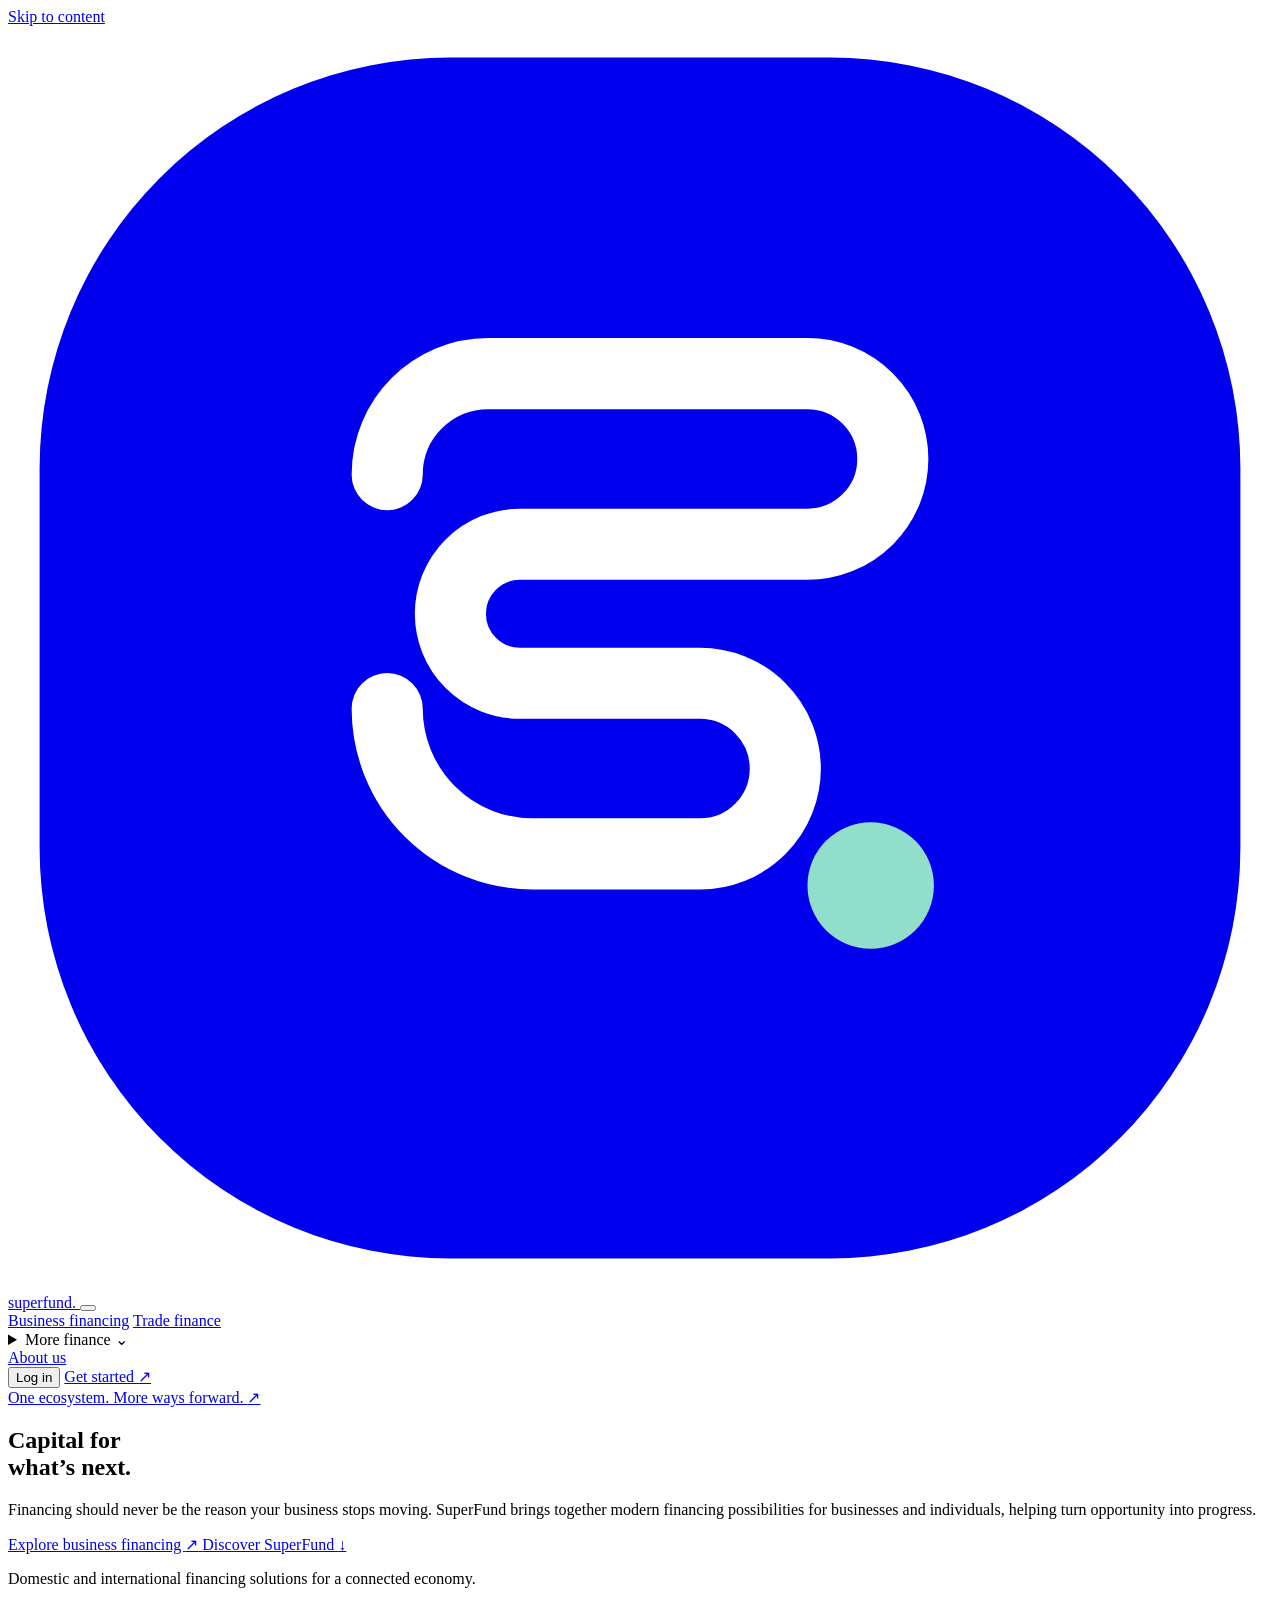
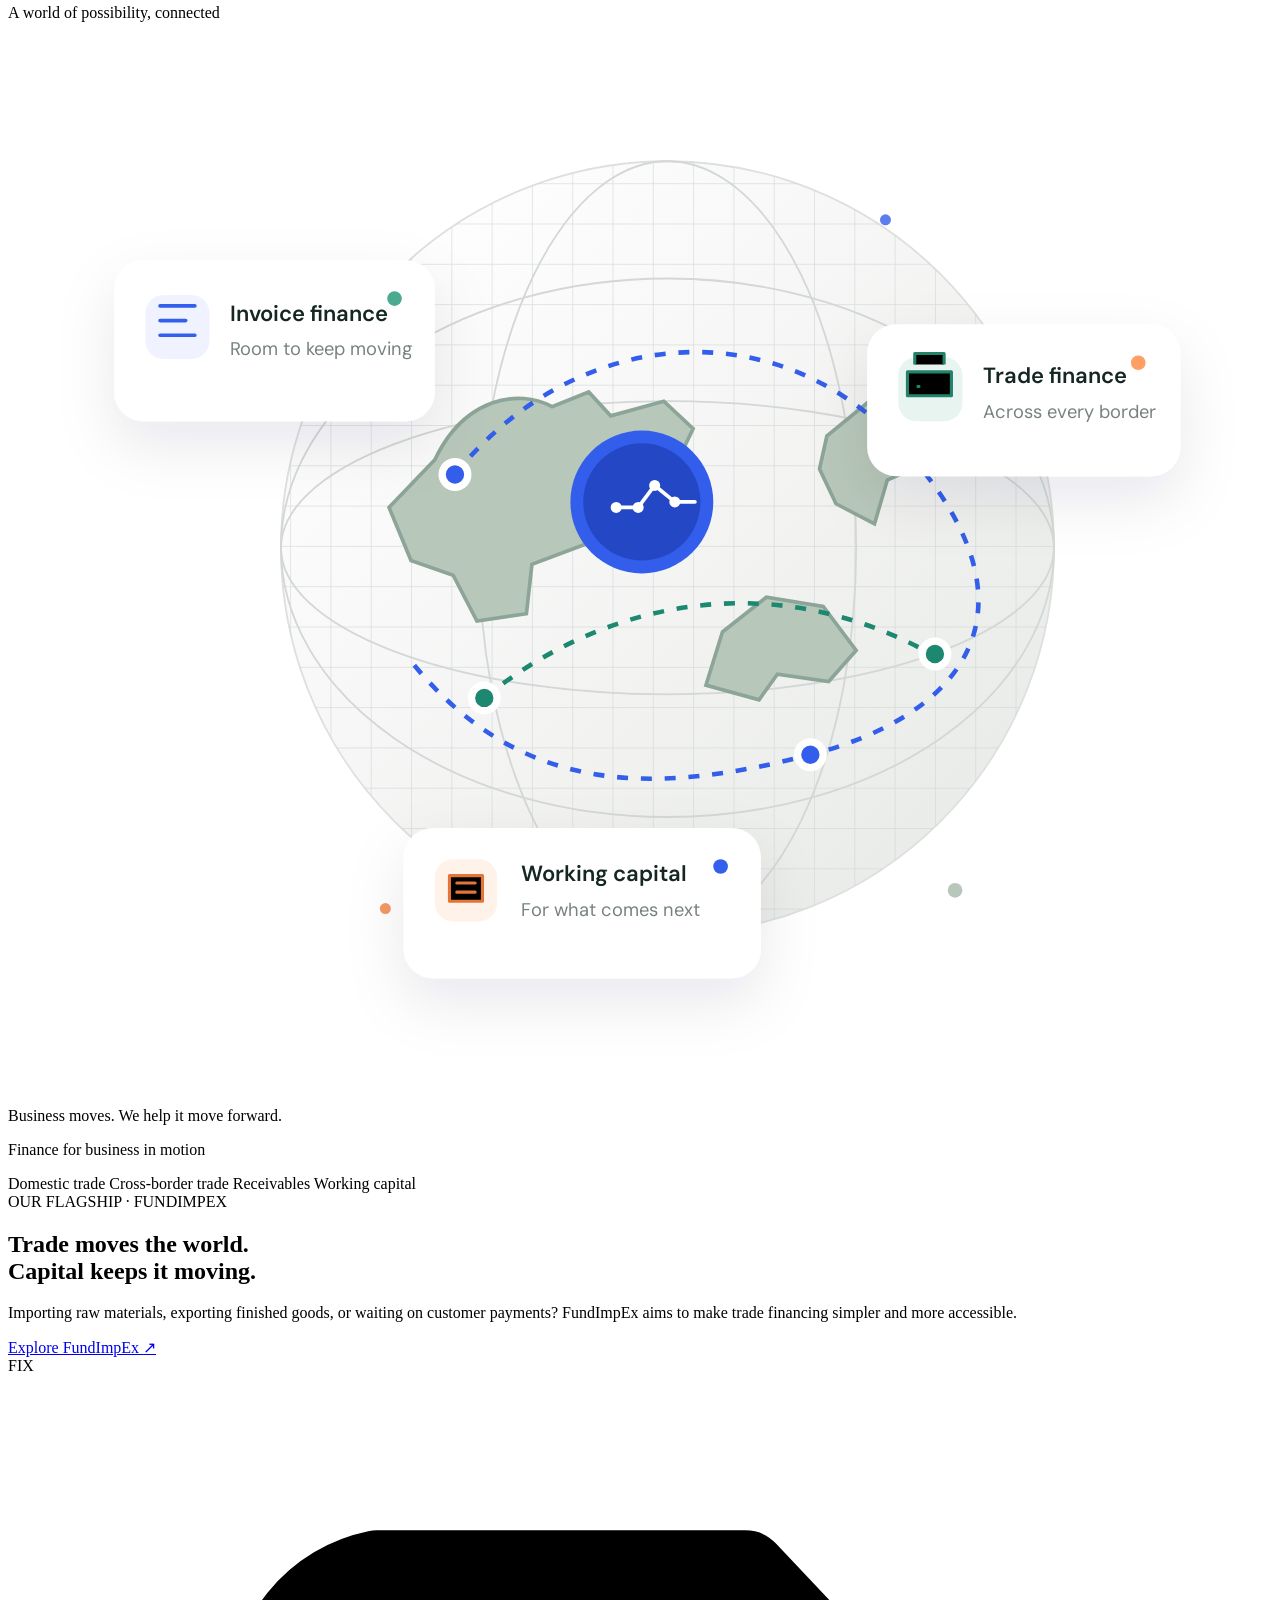
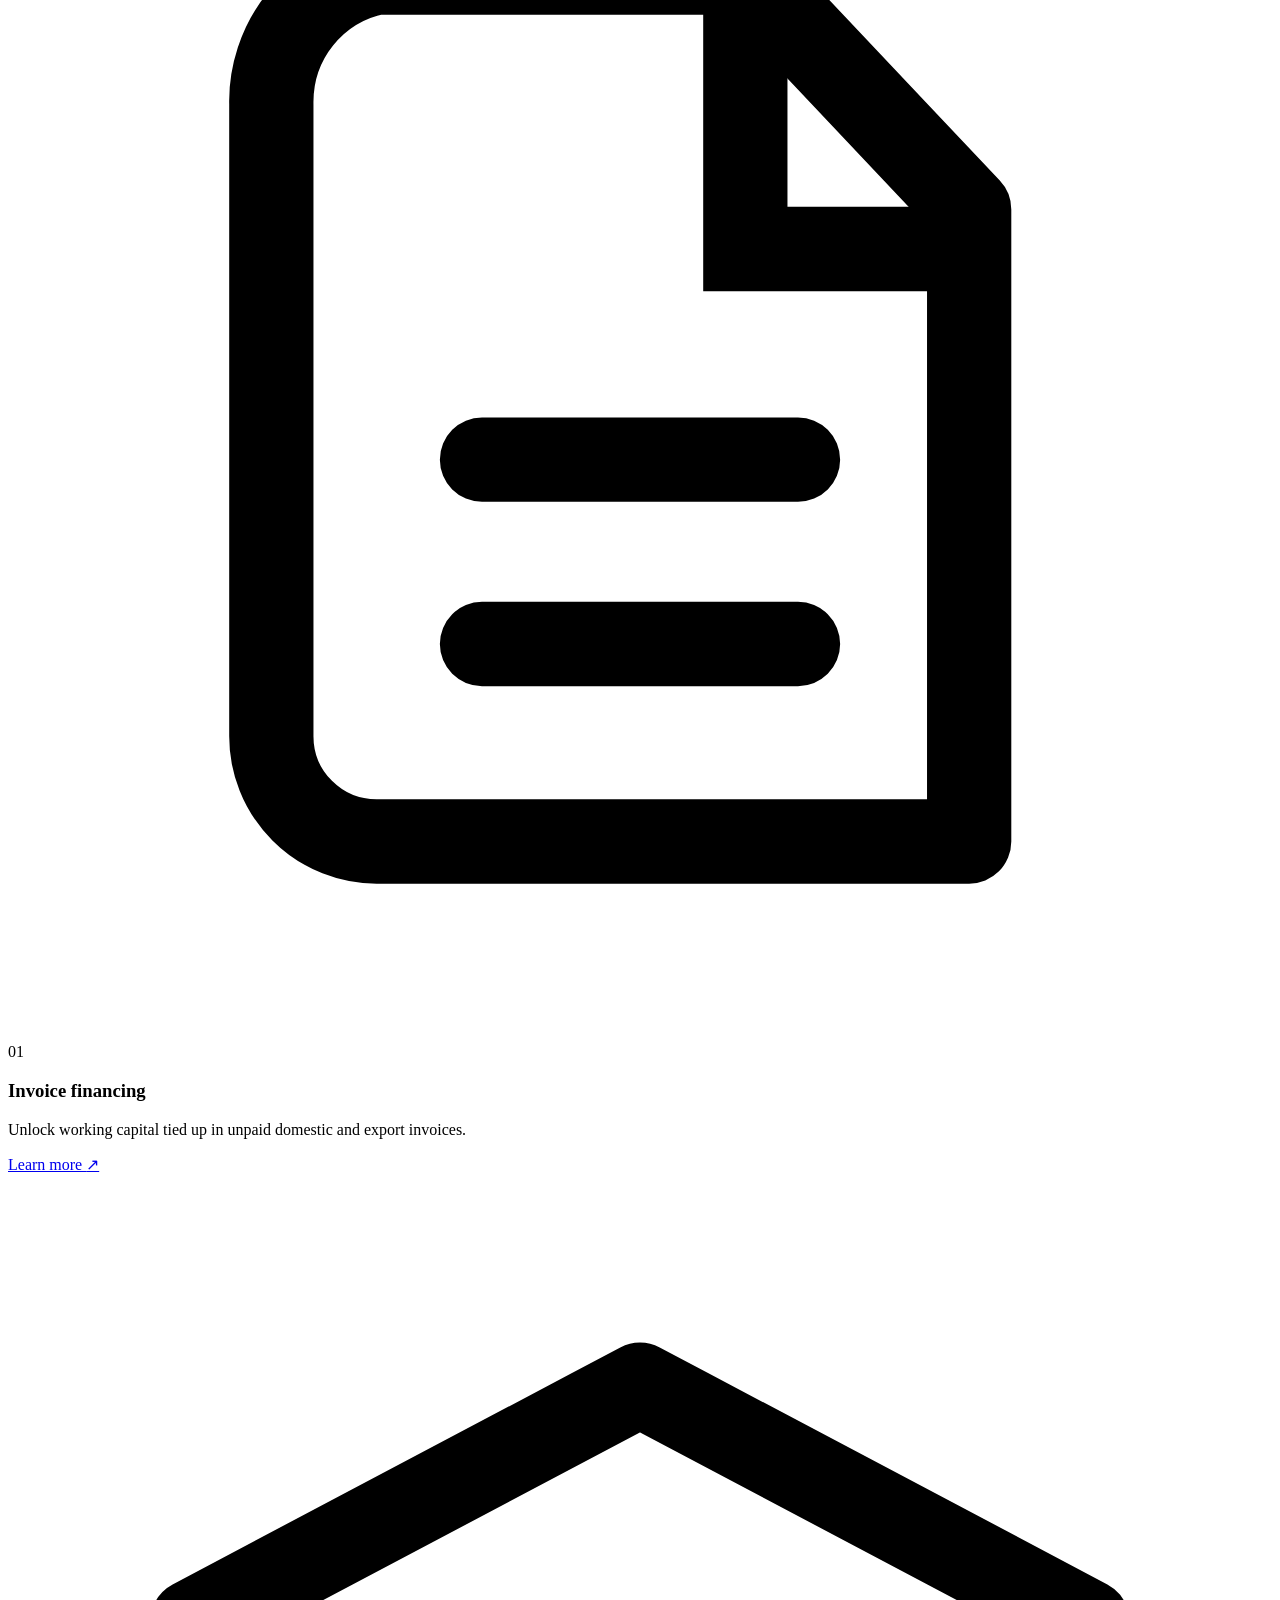
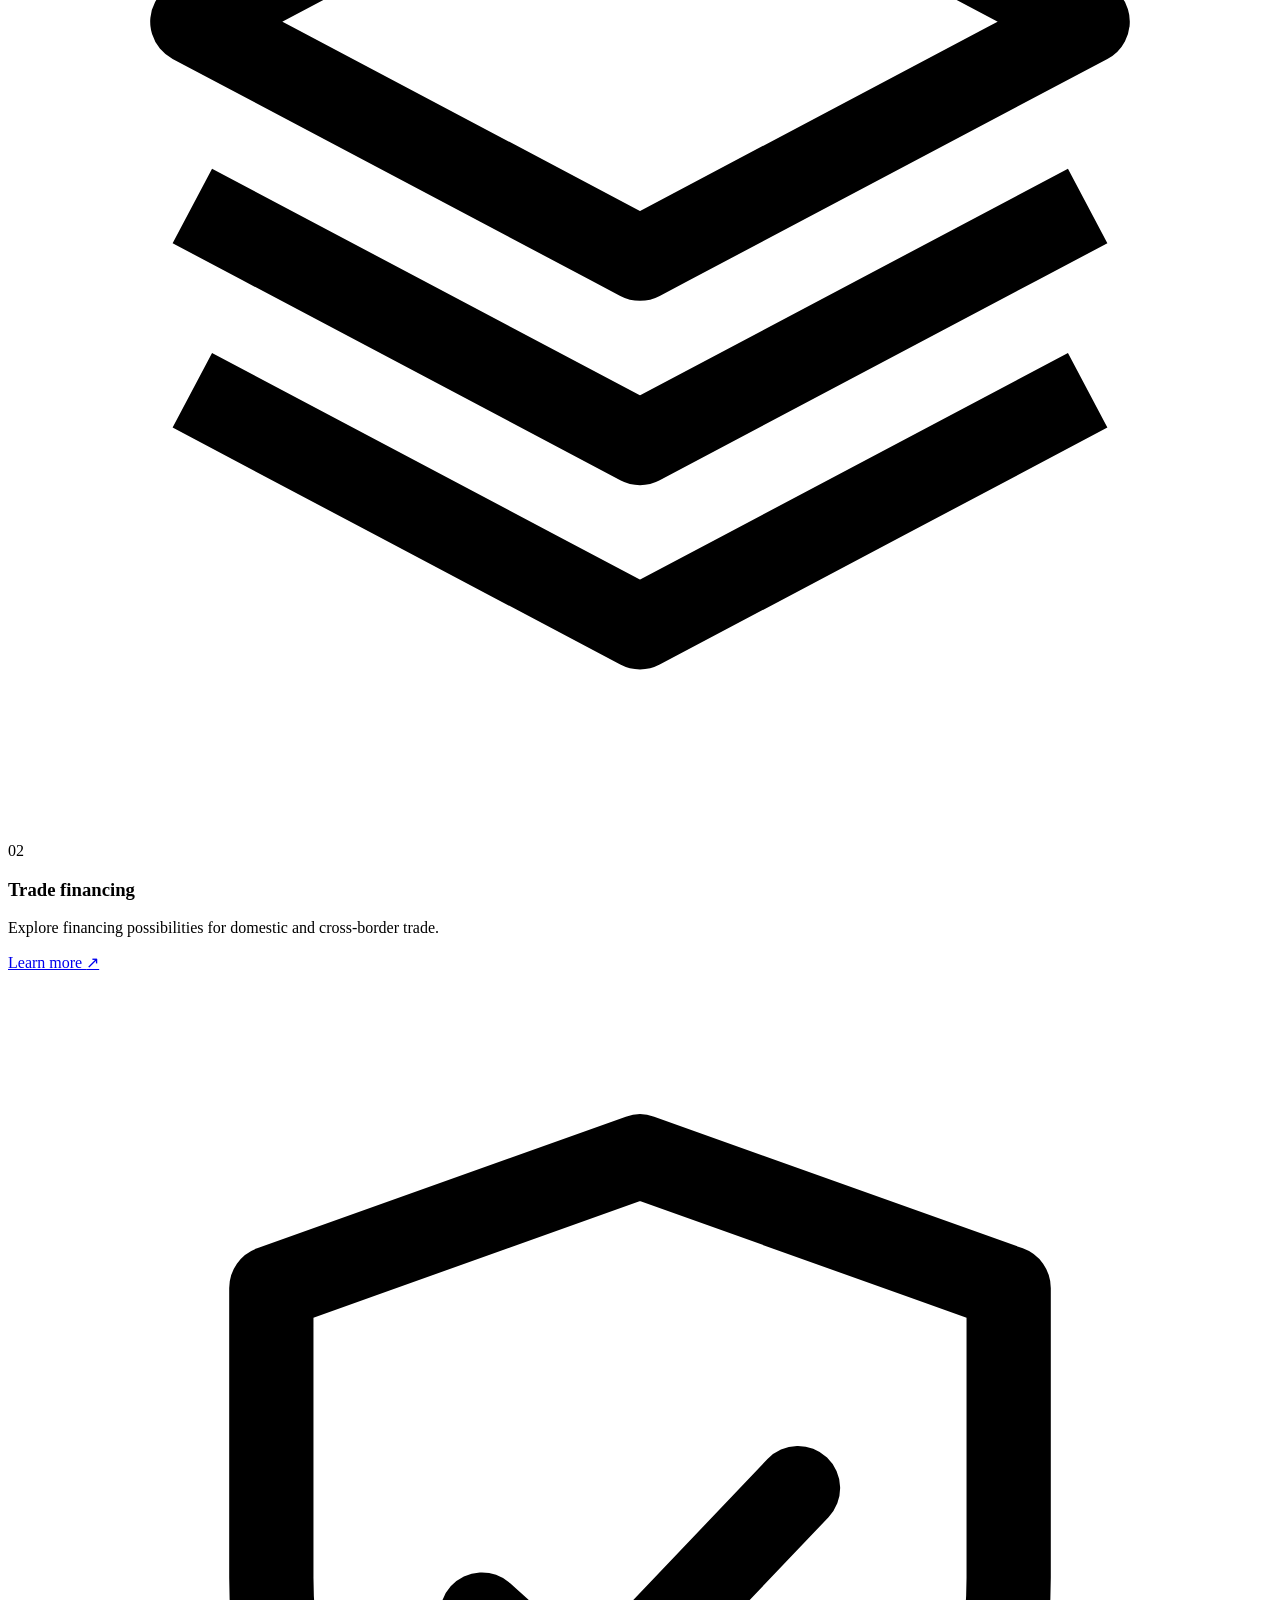
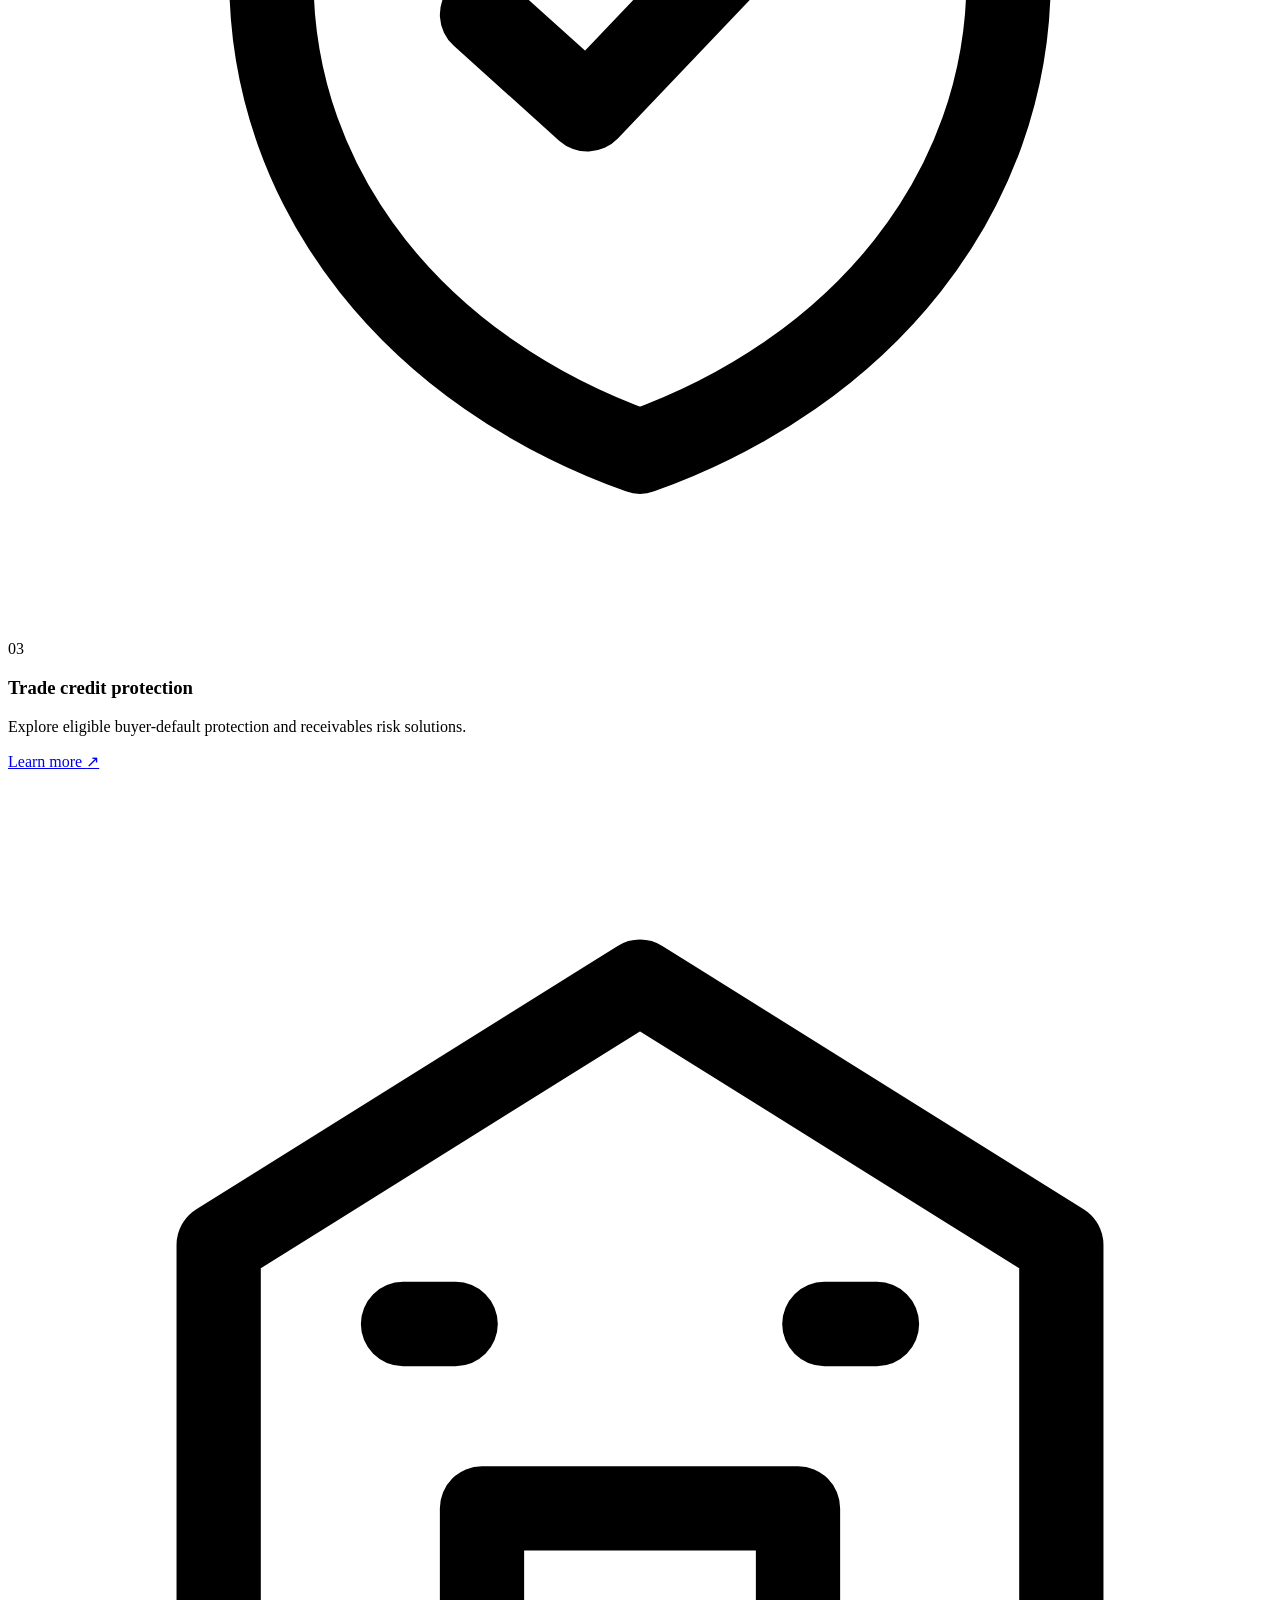
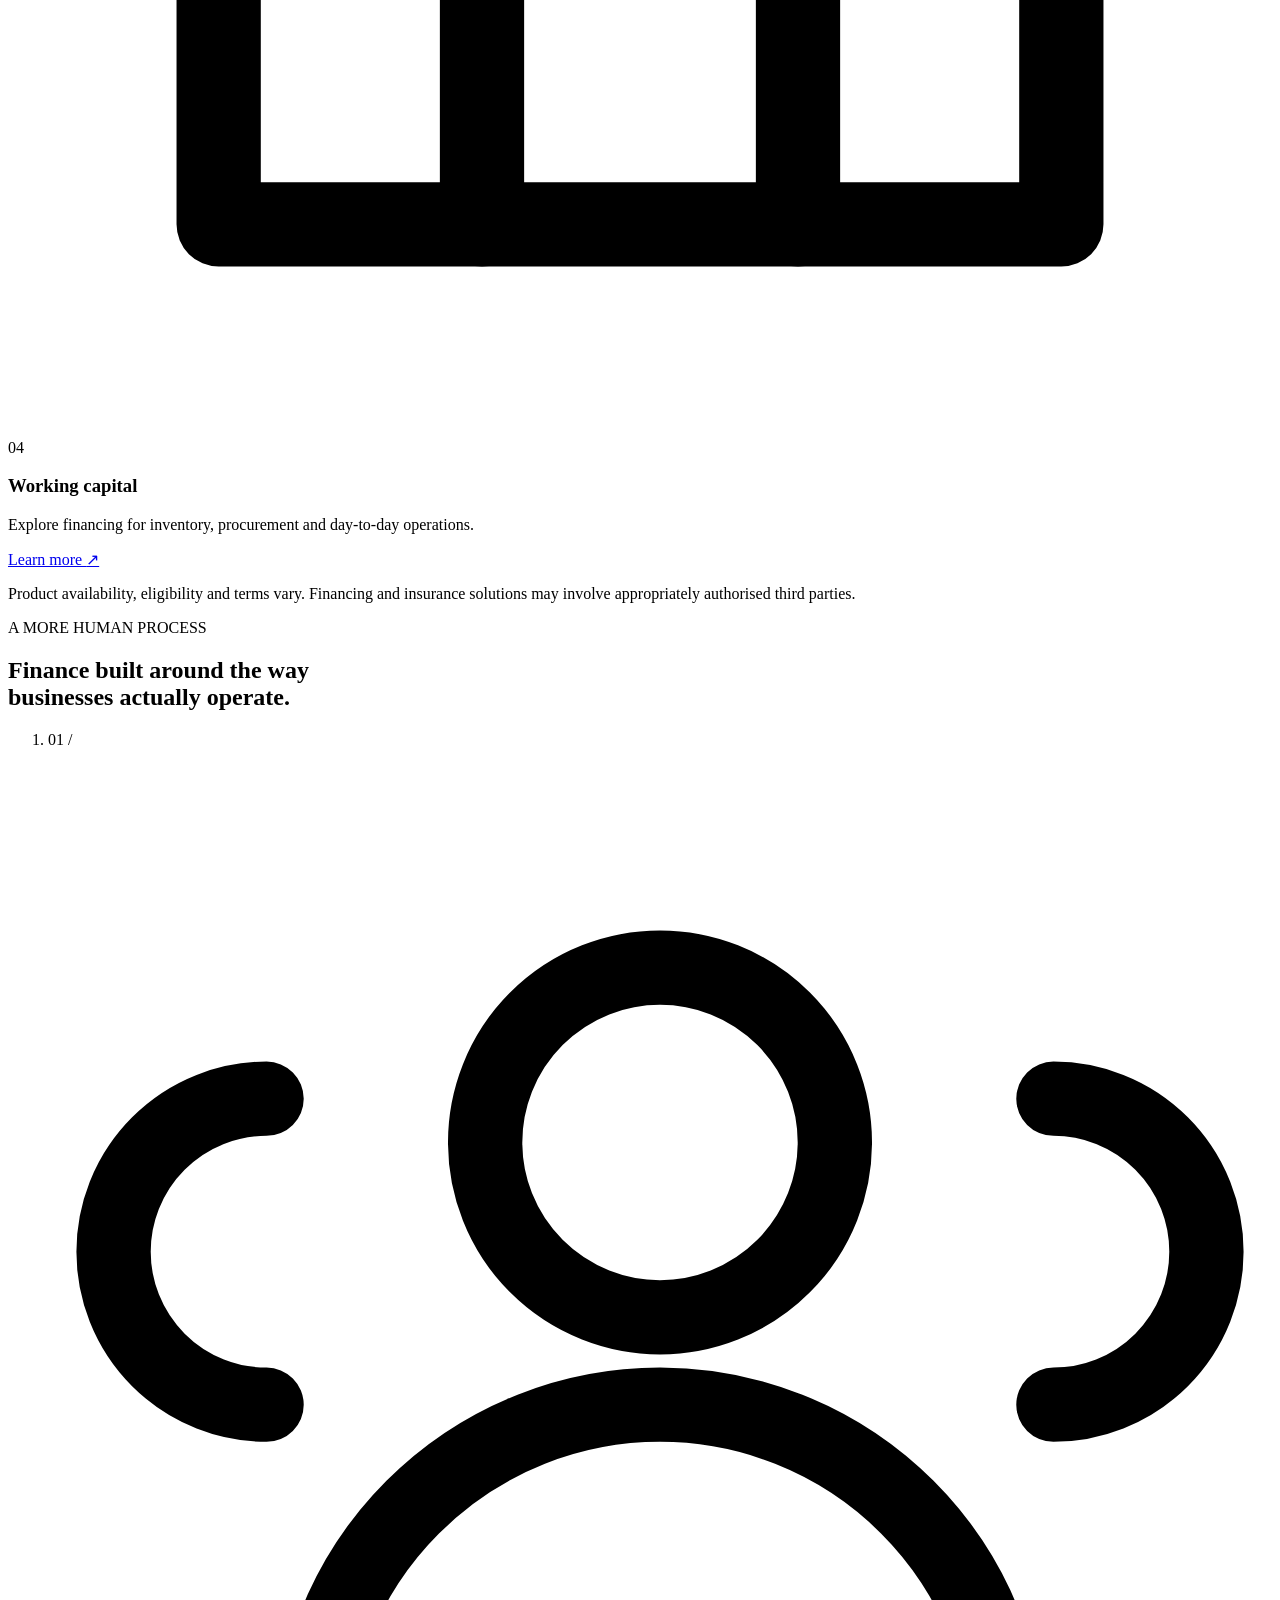
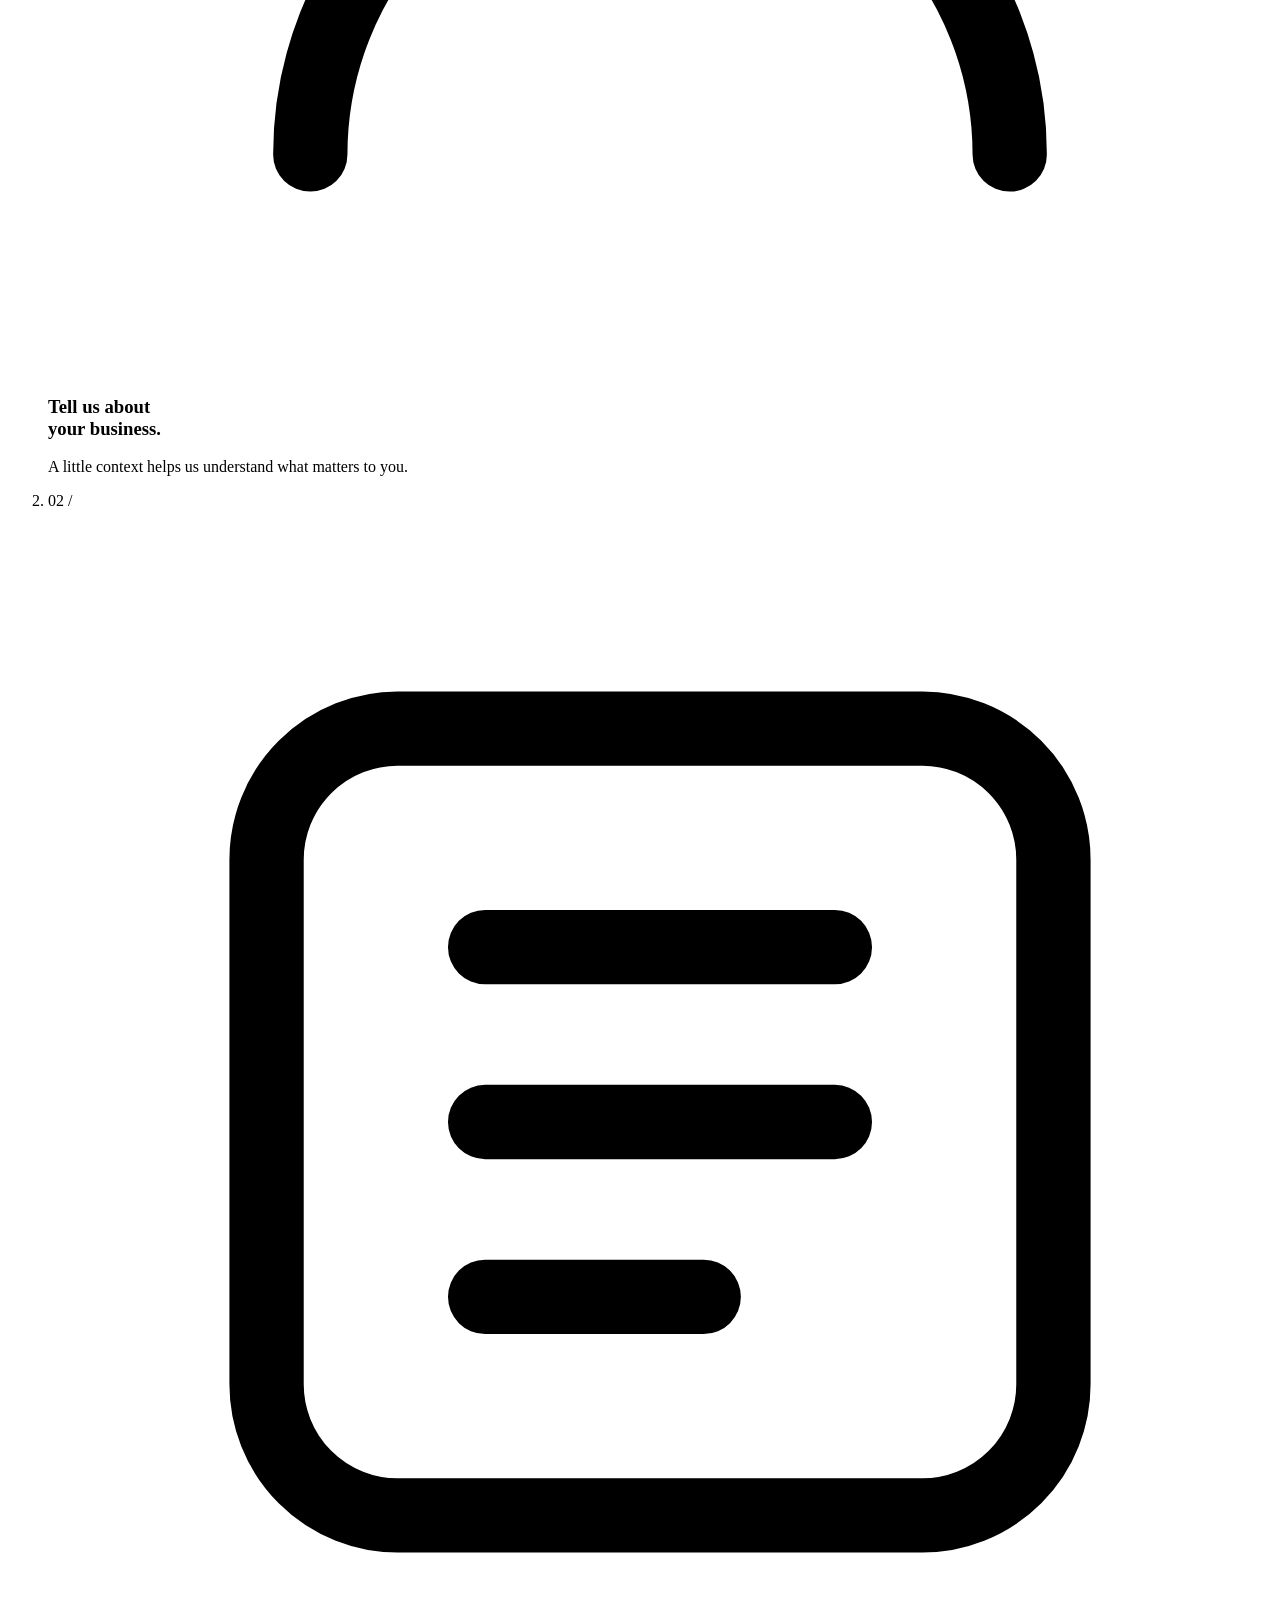
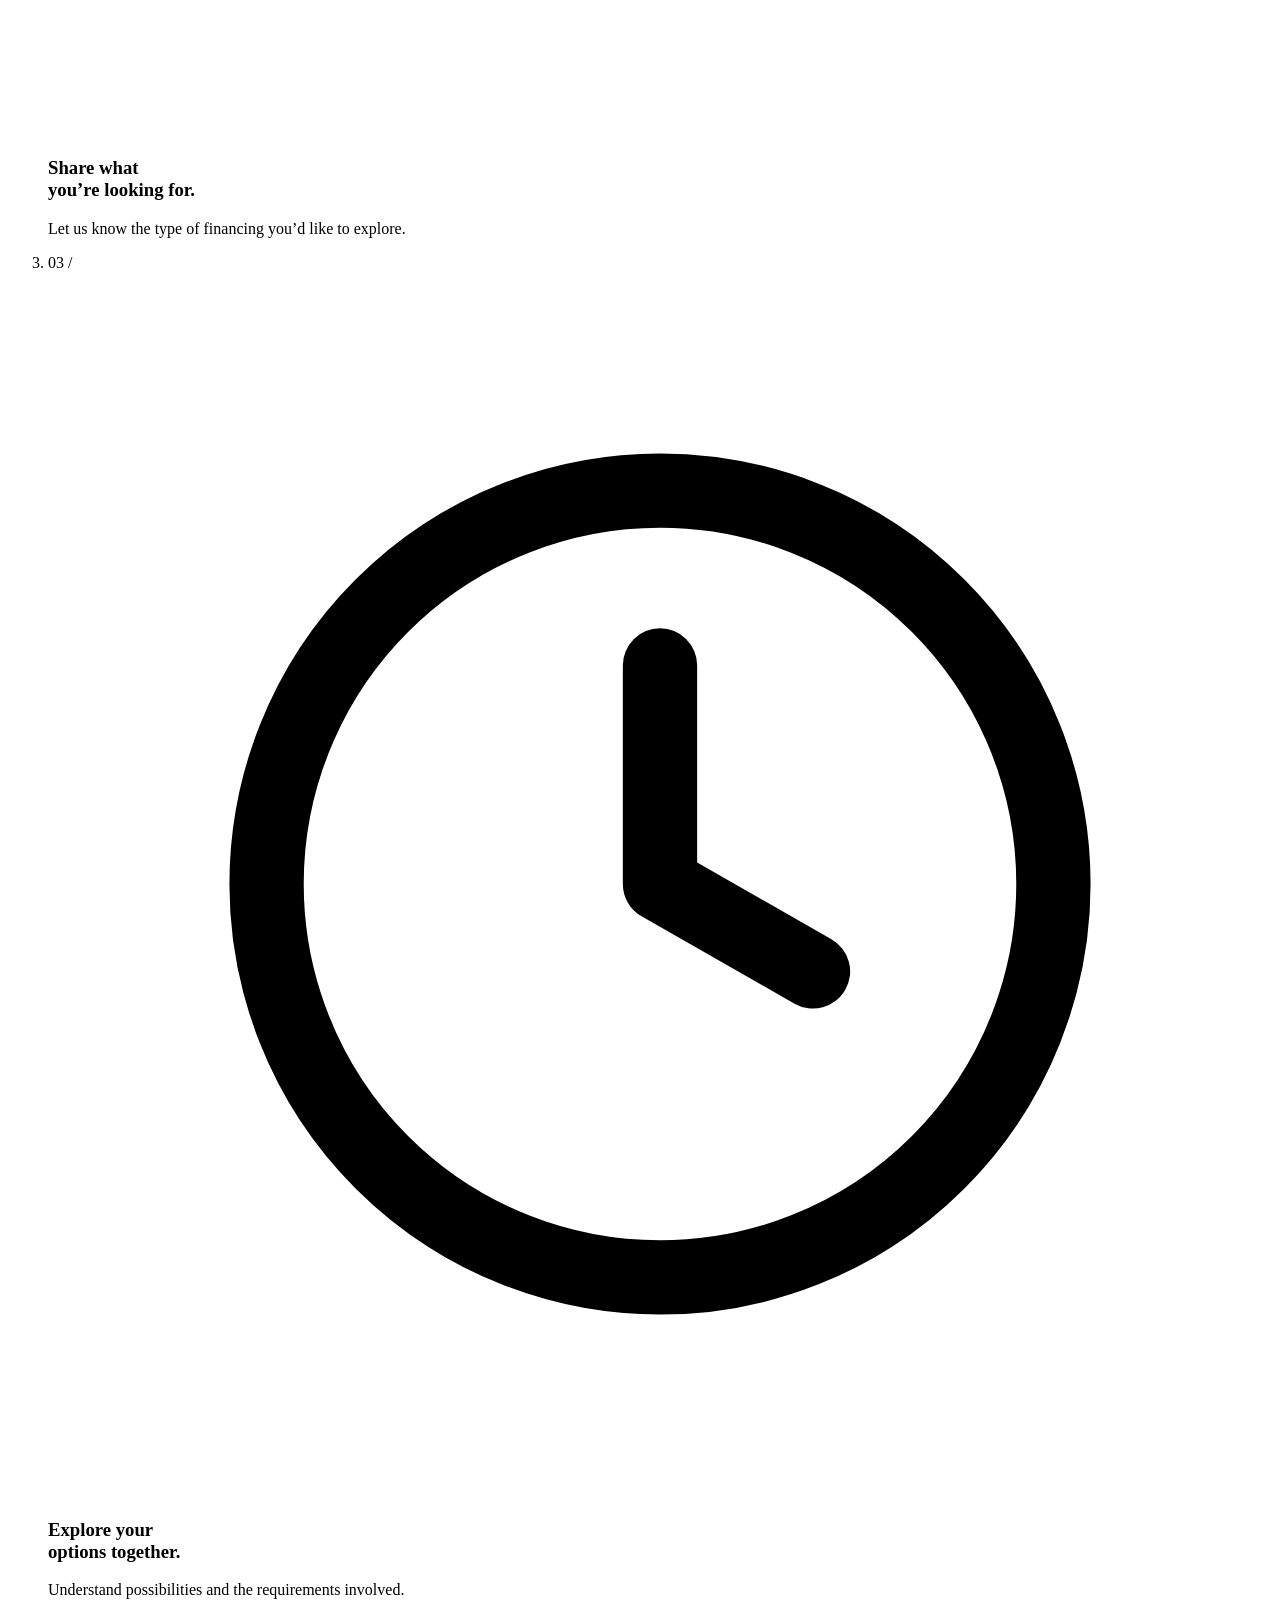
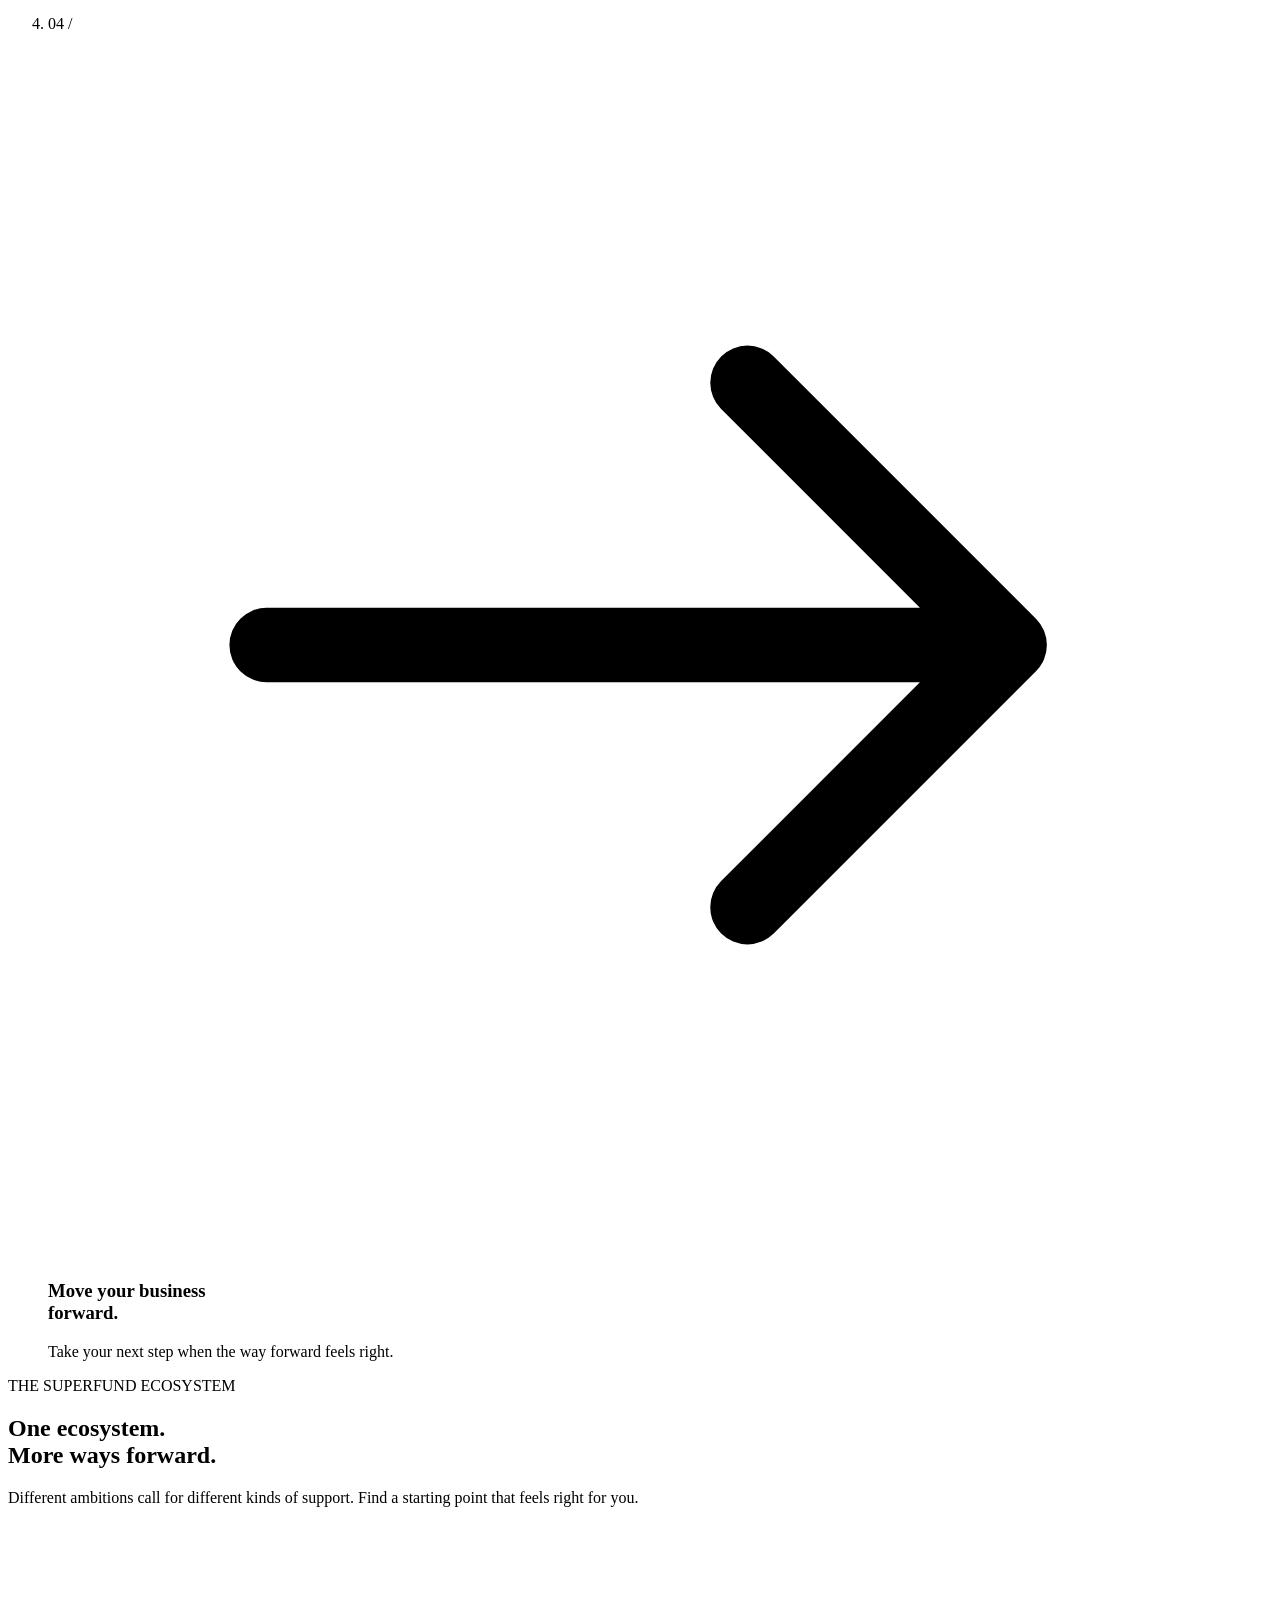
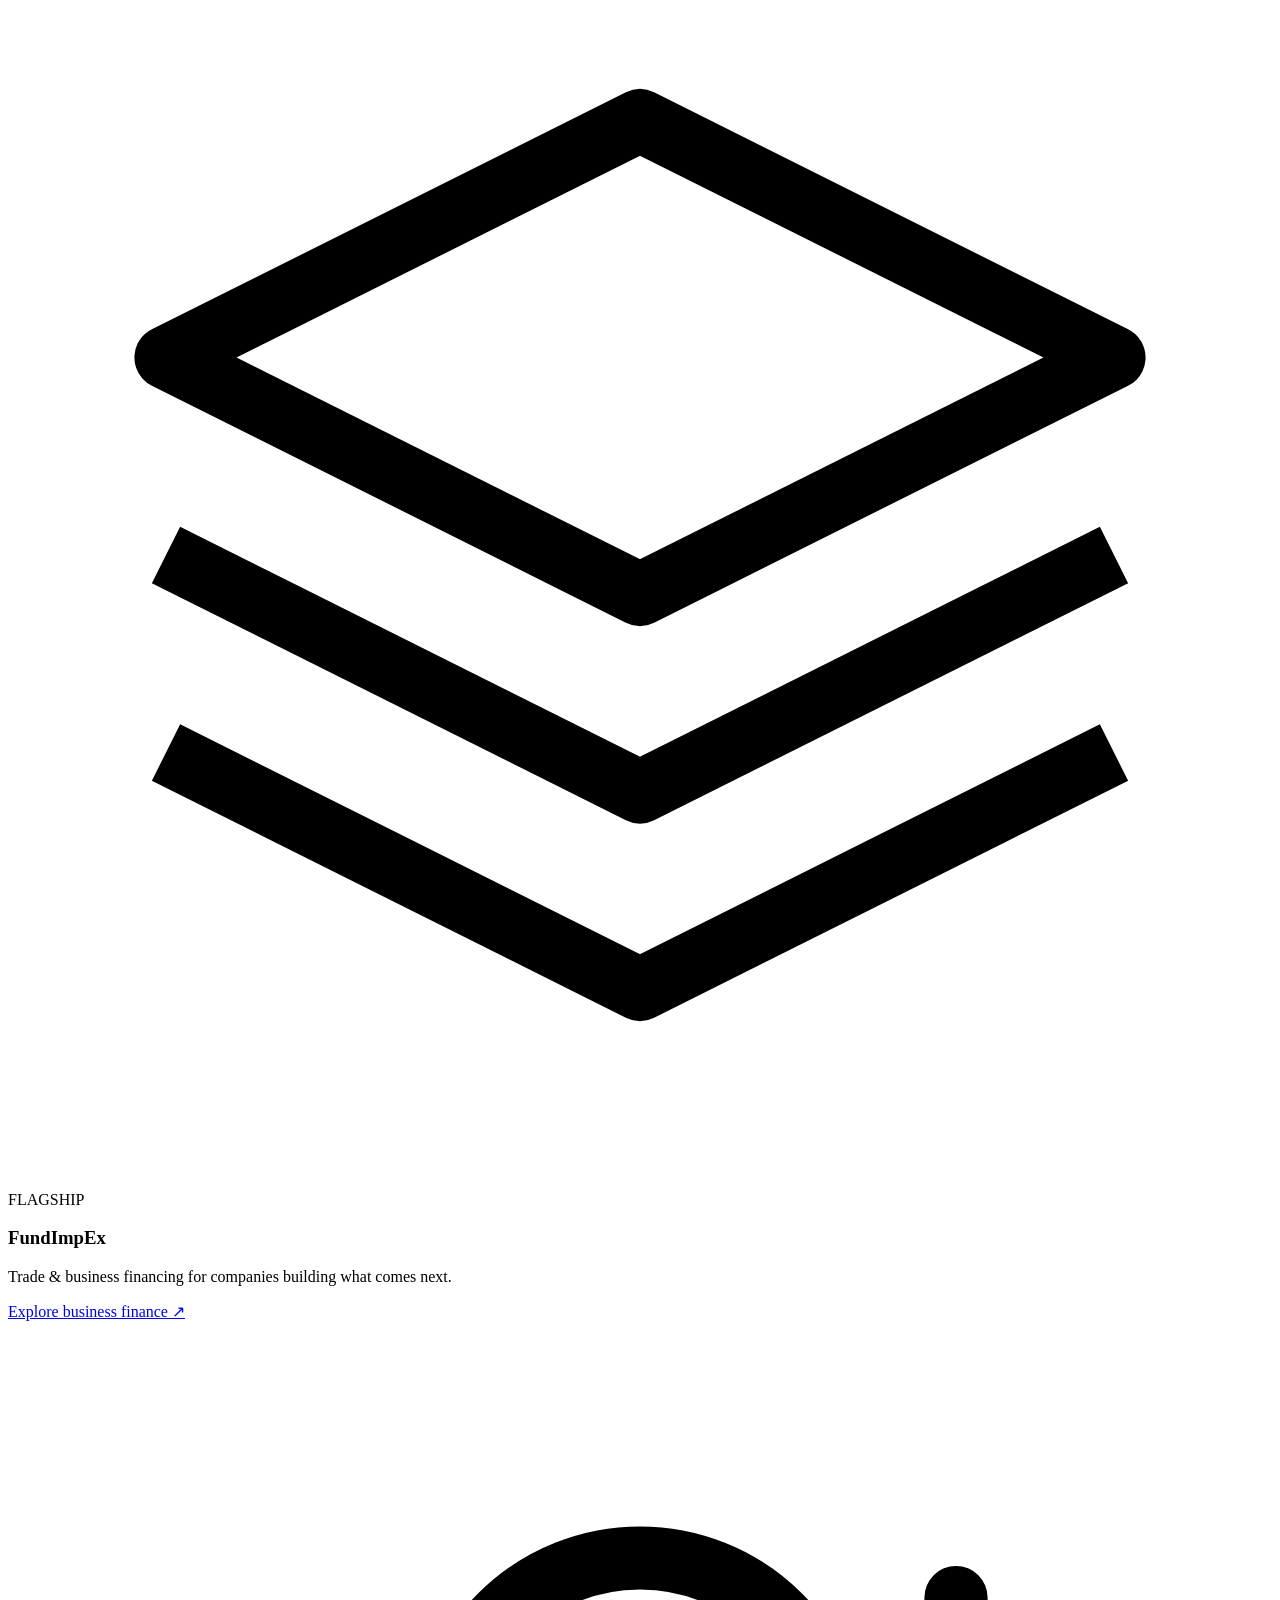
==== index.html @ b920931a "Moved the index to root" ====
<!doctype html>
<html lang="en">
  <head>
    <meta charset="utf-8">
    <meta name="viewport" content="width=device-width, initial-scale=1">
    <meta
      name="description"
      content="SuperFund brings together modern trade, business, personal and home financing possibilities. Capital for what's next."
    >
    <meta name="theme-color" content="#f6f6f1">
    <title>SuperFund — Capital for What's Next.</title>
    <link rel="icon" href="favicon.svg" type="image/svg+xml">
    <link rel="preconnect" href="https://fonts.googleapis.com">
    <link rel="preconnect" href="https://fonts.gstatic.com" crossorigin>
    <link
      href="https://fonts.googleapis.com/css2?family=DM+Sans:wght@400;450;500;550;600;650;700&family=Manrope:wght@400;500;600;650;700;750;800&display=swap"
      rel="stylesheet"
    >
    <link rel="stylesheet" href="styles.css">
    <script src="superfund-site/script.js" defer></script>
  </head>
  <body>
    <a class="skip-link" href="#main">Skip to content</a>

    <header class="site-header" id="top">
      <div class="header-inner">
        <a class="brand" href="#top" aria-label="SuperFund home">
          <svg class="brand-mark" viewBox="0 0 40 40" fill="none" aria-hidden="true">
            <rect x="1" y="1" width="38" height="38" rx="13" fill="currentColor"/>
            <path d="M12 14.2C12 12.43 13.43 11 15.2 11h10.1a2.7 2.7 0 0 1 0 5.4h-9.1a2.2 2.2 0 1 0 0 4.4h5.7a2.7 2.7 0 0 1 0 5.4h-5.3a4.6 4.6 0 0 1-4.6-4.6" stroke="#fff" stroke-width="2.25" stroke-linecap="round"/>
            <circle cx="27.3" cy="27.2" r="2" fill="#91DFCA"/>
          </svg>
          <span class="brand-name">superfund<span class="brand-period">.</span></span>
        </a>

        <button
          class="menu-toggle"
          type="button"
          aria-expanded="false"
          aria-controls="primary-navigation"
          aria-label="Open navigation"
        >
          <span></span>
          <span></span>
        </button>

        <nav class="primary-navigation" id="primary-navigation" aria-label="Main navigation">
          <a class="nav-link" href="#fundimpex">Business financing</a>
          <a class="nav-link" href="#fundimpex-solutions">Trade finance</a>
          <details class="nav-dropdown">
            <summary class="nav-link nav-summary">
              More finance <span class="nav-chevron" aria-hidden="true">⌄</span>
            </summary>
            <div class="nav-dropdown-panel">
              <a href="#ecosystem"><strong>FundYou</strong><span>Personal &amp; gold loans</span></a>
              <a href="#ecosystem"><strong>FundYourHome</strong><span>Home loans &amp; refinancing</span></a>
              <a class="dropdown-all" href="#ecosystem">Explore the ecosystem <span aria-hidden="true">↗</span></a>
            </div>
          </details>
          <a class="nav-link" href="#why-superfund">About us</a>
          <div class="nav-actions">
            <button class="login-link" type="button" data-open-portal>Log in</button>
            <a class="button button-small button-navy" href="#enquiry">
              Get started <span aria-hidden="true">↗</span>
            </a>
          </div>
        </nav>
      </div>
    </header>

    <main id="main">
      <section class="hero section-shell">
        <div class="hero-copy reveal">
          <a class="eyebrow-link" href="#ecosystem">
            <span class="status-dot"></span>
            One ecosystem. More ways forward.
            <span class="eyebrow-arrow" aria-hidden="true">↗</span>
          </a>
          <h1>Capital for<br>what’s <span>next.</span></h1>
          <p class="hero-description">
            Financing should never be the reason your business stops moving.
            SuperFund brings together modern financing possibilities for businesses
            and individuals, helping turn opportunity into progress.
          </p>
          <div class="hero-actions">
            <a class="button button-blue" href="#fundimpex">
              Explore business financing <span aria-hidden="true">↗</span>
            </a>
            <a class="text-link" href="#ecosystem">
              Discover SuperFund <span aria-hidden="true">↓</span>
            </a>
          </div>
          <p class="hero-footnote">
            Domestic and international financing solutions for a connected economy.
          </p>
        </div>

        <div class="hero-visual reveal" aria-label="Illustration of connected global trade and business finance">
          <div class="visual-caption">
            <span class="caption-dot"></span>
            A world of possibility, connected
          </div>
          <svg class="trade-illustration" viewBox="0 0 690 590" role="img" aria-labelledby="illustration-title illustration-desc">
            <title id="illustration-title">A connected business and trade network</title>
            <desc id="illustration-desc">An abstract globe with shipping routes links the movement of goods, invoices and capital.</desc>
            <defs>
              <pattern id="grid" width="22" height="22" patternUnits="userSpaceOnUse">
                <path d="M22 0H0V22" fill="none" stroke="#CBD0D1" stroke-width=".8"/>
              </pattern>
              <linearGradient id="globe" x1="182" y1="110" x2="526" y2="454" gradientUnits="userSpaceOnUse">
                <stop stop-color="#FFF"/>
                <stop offset="1" stop-color="#E9EBE8"/>
              </linearGradient>
              <filter id="shadow" x="0" y="0" width="200%" height="200%" filterUnits="userSpaceOnUse">
                <feDropShadow dx="0" dy="13" stdDeviation="16" flood-color="#102735" flood-opacity=".09"/>
              </filter>
            </defs>
            <circle cx="360" cy="287" r="211" fill="url(#globe)" stroke="#DDE0DE"/>
            <circle cx="360" cy="287" r="211" fill="url(#grid)" opacity=".68"/>
            <ellipse cx="360" cy="287" rx="103" ry="211" fill="none" stroke="#D3D7D5"/>
            <ellipse cx="360" cy="287" rx="211" ry="80" fill="none" stroke="#D3D7D5"/>
            <ellipse cx="360" cy="287" rx="211" ry="147" fill="none" stroke="#D3D7D5"/>
            <path d="M233 239c16-34 46-39 64-29l20-8 12 13 29-8 16 15-12 25-35 12-9 25-32 12-3 27-27 4-13-25-23-8-12-29 25-26Zm157 94 24-19 31 5 18 24-15 17-28-4-10 14-29-8 9-29Zm57-107 22-18 25 12 4 22-18 8-7 24-21-11-9-19 4-18Z" fill="#B7C7B9" stroke="#8DA598" stroke-width="2"/>
            <path d="M244 247c64-80 177-94 249-10s30 141-55 163-158 23-218-51" fill="none" stroke="#325EEB" stroke-width="2.5" stroke-dasharray="6 7"/>
            <path d="M260 369c64-52 155-73 244-24" fill="none" stroke="#1B886F" stroke-width="2.5" stroke-dasharray="6 7"/>
            <circle cx="244" cy="247" r="7" fill="#325EEB" stroke="#fff" stroke-width="4"/>
            <circle cx="438" cy="400" r="7" fill="#325EEB" stroke="#fff" stroke-width="4"/>
            <circle cx="506" cy="345" r="7" fill="#1B886F" stroke="#fff" stroke-width="4"/>
            <circle cx="260" cy="369" r="7" fill="#1B886F" stroke="#fff" stroke-width="4"/>
            <g filter="url(#shadow)">
              <rect x="58" y="130" width="175" height="88" rx="16" fill="#fff"/>
              <rect x="75" y="149" width="35" height="35" rx="10" fill="#F0F3FF"/>
              <path d="M83 171h19m-19-8h14m-14-8h19" stroke="#325EEB" stroke-width="2" stroke-linecap="round"/>
              <text x="121" y="163" fill="#132522" font-family="DM Sans, sans-serif" font-size="12" font-weight="600">Invoice finance</text>
              <text x="121" y="182" fill="#78827D" font-family="DM Sans, sans-serif" font-size="10">Room to keep moving</text>
              <circle cx="211" cy="151" r="4" fill="#49AA8F"/>
            </g>
            <g filter="url(#shadow)">
              <rect x="469" y="165" width="171" height="83" rx="16" fill="#fff"/>
              <rect x="486" y="183" width="35" height="35" rx="10" fill="#E8F4F0"/>
              <path d="M491 204h24v-13h-24v13Zm4-17v-6h16v6m-15 12h2" stroke="#24826B" stroke-width="1.7" stroke-linejoin="round"/>
              <text x="532" y="197" fill="#132522" font-family="DM Sans, sans-serif" font-size="12" font-weight="600">Trade finance</text>
              <text x="532" y="216" fill="#78827D" font-family="DM Sans, sans-serif" font-size="10">Across every border</text>
              <circle cx="617" cy="186" r="4" fill="#FF9F64"/>
            </g>
            <g filter="url(#shadow)">
              <rect x="216" y="440" width="195" height="82" rx="16" fill="#fff"/>
              <rect x="233" y="457" width="34" height="34" rx="10" fill="#FFF2E9"/>
              <path d="M241 480v-14h18v14h-18Zm4-10h10m-10 5h10" stroke="#E37438" stroke-width="1.7" stroke-linecap="round" stroke-linejoin="round"/>
              <text x="280" y="469" fill="#132522" font-family="DM Sans, sans-serif" font-size="12" font-weight="600">Working capital</text>
              <text x="280" y="488" fill="#78827D" font-family="DM Sans, sans-serif" font-size="10">For what comes next</text>
              <circle cx="389" cy="461" r="4" fill="#325EEB"/>
            </g>
            <g transform="translate(346 262)">
              <circle r="39" fill="#325EEB"/>
              <circle r="32" fill="#2448C5"/>
              <path d="M-14 3h12l9-12 11 9h11" fill="none" stroke="#fff" stroke-width="2" stroke-linecap="round" stroke-linejoin="round"/>
              <circle cx="-14" cy="3" r="3" fill="#fff"/>
              <circle cx="-2" cy="3" r="3" fill="#fff"/>
              <circle cx="7" cy="-9" r="3" fill="#fff"/>
              <circle cx="18" cy="0" r="3" fill="#fff"/>
            </g>
            <circle cx="479" cy="108" r="3" fill="#325EEB" opacity=".8"/>
            <circle cx="206" cy="484" r="3" fill="#EF9563"/>
            <circle cx="517" cy="474" r="4" fill="#B7C7B9"/>
          </svg>
          <span class="visual-note">Business moves. We help it move forward.</span>
        </div>
      </section>

      <div class="focus-strip">
        <div class="focus-inner">
          <p>Finance for business in motion</p>
          <div class="focus-list" aria-label="Areas of focus">
            <span>Domestic trade</span>
            <span>Cross-border trade</span>
            <span>Receivables</span>
            <span>Working capital</span>
          </div>
        </div>
      </div>

      <section class="business-section section-pad" id="fundimpex">
        <div class="section-shell">
          <div class="business-intro reveal">
            <div class="section-label section-label-light">
              <span class="section-indicator"></span> OUR FLAGSHIP · FUNDIMPEX
            </div>
            <h2>Trade moves the world.<br><span>Capital keeps it moving.</span></h2>
            <p>
              Importing raw materials, exporting finished goods, or waiting on
              customer payments? FundImpEx aims to make trade financing simpler
              and more accessible.
            </p>
            <a class="button button-light" href="#fundimpex-solutions">
              Explore FundImpEx <span aria-hidden="true">↗</span>
            </a>
            <div class="business-orbit" aria-hidden="true">
              <div class="orbit-ring orbit-ring-one"></div>
              <div class="orbit-ring orbit-ring-two"></div>
              <span class="orbit-node orbit-node-one"></span>
              <span class="orbit-node orbit-node-two"></span>
              <span class="orbit-node orbit-node-three"></span>
              <span class="orbit-centre">F<span>I</span>X</span>
            </div>
          </div>

          <div class="product-grid" id="fundimpex-solutions">
            <article class="product-card reveal">
              <div class="product-card-top">
                <span class="product-icon product-icon-blue" aria-hidden="true">
                  <svg viewBox="0 0 24 24" fill="none"><path d="M7 3.75h7l4.25 4.5v12H7a2 2 0 0 1-2-2v-12a2.5 2.5 0 0 1 2-2.5Z" stroke="currentColor" stroke-width="1.6" stroke-linejoin="round"/><path d="M14 4v5h4m-9 4h6m-6 3.5h6" stroke="currentColor" stroke-width="1.6" stroke-linecap="round"/></svg>
                </span>
                <span class="product-index">01</span>
              </div>
              <h3>Invoice financing</h3>
              <p>Unlock working capital tied up in unpaid domestic and export invoices.</p>
              <a class="card-link" href="#enquiry" data-product="Invoice financing">
                Learn more <span aria-hidden="true">↗</span>
              </a>
            </article>

            <article class="product-card reveal">
              <div class="product-card-top">
                <span class="product-icon product-icon-green" aria-hidden="true">
                  <svg viewBox="0 0 24 24" fill="none"><path d="M3.5 8.5 12 4l8.5 4.5L12 13l-8.5-4.5Z" stroke="currentColor" stroke-width="1.6" stroke-linejoin="round"/><path d="m3.5 12 8.5 4.5 8.5-4.5M3.5 15.5 12 20l8.5-4.5" stroke="currentColor" stroke-width="1.6" stroke-linejoin="round"/></svg>
                </span>
                <span class="product-index">02</span>
              </div>
              <h3>Trade financing</h3>
              <p>Explore financing possibilities for domestic and cross-border trade.</p>
              <a class="card-link" href="#enquiry" data-product="Trade financing">
                Learn more <span aria-hidden="true">↗</span>
              </a>
            </article>

            <article class="product-card reveal">
              <div class="product-card-top">
                <span class="product-icon product-icon-orange" aria-hidden="true">
                  <svg viewBox="0 0 24 24" fill="none"><path d="M12 3.5 19 6v5.5c0 4.1-2.8 7.5-7 9-4.2-1.5-7-4.9-7-9V6l7-2.5Z" stroke="currentColor" stroke-width="1.6" stroke-linejoin="round"/><path d="M9 12.2 11 14l4-4.2" stroke="currentColor" stroke-width="1.6" stroke-linecap="round" stroke-linejoin="round"/></svg>
                </span>
                <span class="product-index">03</span>
              </div>
              <h3>Trade credit protection</h3>
              <p>Explore eligible buyer-default protection and receivables risk solutions.</p>
              <a class="card-link" href="#enquiry" data-product="Trade credit protection">
                Learn more <span aria-hidden="true">↗</span>
              </a>
            </article>

            <article class="product-card reveal">
              <div class="product-card-top">
                <span class="product-icon product-icon-lilac" aria-hidden="true">
                  <svg viewBox="0 0 24 24" fill="none"><path d="M4 20V9l8-5 8 5v11H4Z" stroke="currentColor" stroke-width="1.6" stroke-linejoin="round"/><path d="M9 20v-6h6v6M7.5 10.5h1m7 0h1" stroke="currentColor" stroke-width="1.6" stroke-linecap="round" stroke-linejoin="round"/></svg>
                </span>
                <span class="product-index">04</span>
              </div>
              <h3>Working capital</h3>
              <p>Explore financing for inventory, procurement and day-to-day operations.</p>
              <a class="card-link" href="#enquiry" data-product="Working capital">
                Learn more <span aria-hidden="true">↗</span>
              </a>
            </article>
          </div>
          <p class="business-disclosure">Product availability, eligibility and terms vary. Financing and insurance solutions may involve appropriately authorised third parties.</p>
        </div>
      </section>

      <section class="process-section section-pad" id="how-it-works">
        <div class="section-shell">
          <div class="section-heading centered reveal">
            <div class="section-label"><span class="section-indicator"></span> A MORE HUMAN PROCESS</div>
            <h2>Finance built around the way<br>businesses <span>actually operate.</span></h2>
          </div>
          <ol class="process-grid">
            <li class="process-step reveal">
              <span class="step-index">01 <span aria-hidden="true">/</span></span>
              <span class="step-icon" aria-hidden="true">
                <svg viewBox="0 0 28 28" fill="none"><circle cx="14" cy="9" r="4" stroke="currentColor" stroke-width="1.7"/><path d="M6 23a8 8 0 0 1 16 0M5 8a3.5 3.5 0 0 0 0 7m18-7a3.5 3.5 0 0 1 0 7" stroke="currentColor" stroke-width="1.7" stroke-linecap="round"/></svg>
              </span>
              <h3>Tell us about<br>your business.</h3>
              <p>A little context helps us understand what matters to you.</p>
            </li>
            <li class="process-step reveal">
              <span class="step-index">02 <span aria-hidden="true">/</span></span>
              <span class="step-icon" aria-hidden="true">
                <svg viewBox="0 0 28 28" fill="none"><rect x="5" y="5" width="18" height="18" rx="3" stroke="currentColor" stroke-width="1.7"/><path d="M10 10h8m-8 4h8m-8 4h5" stroke="currentColor" stroke-width="1.7" stroke-linecap="round"/></svg>
              </span>
              <h3>Share what<br>you’re looking for.</h3>
              <p>Let us know the type of financing you’d like to explore.</p>
            </li>
            <li class="process-step reveal">
              <span class="step-index">03 <span aria-hidden="true">/</span></span>
              <span class="step-icon" aria-hidden="true">
                <svg viewBox="0 0 28 28" fill="none"><circle cx="14" cy="14" r="9" stroke="currentColor" stroke-width="1.7"/><path d="M14 9v5l3.5 2" stroke="currentColor" stroke-width="1.7" stroke-linecap="round" stroke-linejoin="round"/></svg>
              </span>
              <h3>Explore your<br>options together.</h3>
              <p>Understand possibilities and the requirements involved.</p>
            </li>
            <li class="process-step reveal">
              <span class="step-index">04 <span aria-hidden="true">/</span></span>
              <span class="step-icon" aria-hidden="true">
                <svg viewBox="0 0 28 28" fill="none"><path d="M5 14h17m-6-6 6 6-6 6" stroke="currentColor" stroke-width="1.7" stroke-linecap="round" stroke-linejoin="round"/></svg>
              </span>
              <h3>Move your business<br>forward.</h3>
              <p>Take your next step when the way forward feels right.</p>
            </li>
          </ol>
        </div>
      </section>

      <section class="ecosystem-section section-pad" id="ecosystem">
        <div class="section-shell">
          <div class="ecosystem-heading reveal">
            <div>
              <div class="section-label"><span class="section-indicator"></span> THE SUPERFUND ECOSYSTEM</div>
              <h2>One ecosystem.<br><span>More ways forward.</span></h2>
            </div>
            <p>Different ambitions call for different kinds of support. Find a starting point that feels right for you.</p>
          </div>
          <div class="ecosystem-grid">
            <article class="ecosystem-card ecosystem-business reveal">
              <div class="ecosystem-card-head">
                <span class="ecosystem-icon" aria-hidden="true">
                  <svg viewBox="0 0 32 32" fill="none"><path d="M4 11 16 5l12 6-12 6-12-6Z" stroke="currentColor" stroke-width="1.6" stroke-linejoin="round"/><path d="m4 16 12 6 12-6m-24 5 12 6 12-6" stroke="currentColor" stroke-width="1.6" stroke-linejoin="round"/></svg>
                </span>
                <span class="flagship-pill">FLAGSHIP</span>
              </div>
              <h3>Fund<span>ImpEx</span></h3>
              <p>Trade &amp; business financing for companies building what comes next.</p>
              <a class="ecosystem-link" href="#fundimpex">
                Explore business finance <span aria-hidden="true">↗</span>
              </a>
              <div class="ecosystem-decoration decoration-business" aria-hidden="true">
                <span></span><span></span><span></span><span></span><span></span><span></span>
              </div>
            </article>

            <article class="ecosystem-card ecosystem-personal reveal">
              <div class="ecosystem-card-head">
                <span class="ecosystem-icon" aria-hidden="true">
                  <svg viewBox="0 0 32 32" fill="none"><circle cx="16" cy="11" r="5" stroke="currentColor" stroke-width="1.6"/><path d="M6 27c.5-5.2 4.2-8 10-8s9.5 2.8 10 8" stroke="currentColor" stroke-width="1.6" stroke-linecap="round"/><path d="M24 7v5m-2.5-2.5h5" stroke="currentColor" stroke-width="1.6" stroke-linecap="round"/></svg>
                </span>
                <span class="ecosystem-pill">PERSONAL FINANCE</span>
              </div>
              <h3>Fund<span>You</span></h3>
              <p>Personal and gold loan possibilities for life’s next chapter.</p>
              <a class="ecosystem-link" href="#enquiry" data-product="Personal or gold loans">
                Explore personal finance <span aria-hidden="true">↗</span>
              </a>
              <div class="ecosystem-decoration decoration-personal" aria-hidden="true"></div>
            </article>

            <article class="ecosystem-card ecosystem-home reveal">
              <div class="ecosystem-card-head">
                <span class="ecosystem-icon" aria-hidden="true">
                  <svg viewBox="0 0 32 32" fill="none"><path d="m4 14 12-9 12 9v13h-9v-9h-6v9H4V14Z" stroke="currentColor" stroke-width="1.6" stroke-linejoin="round"/></svg>
                </span>
                <span class="ecosystem-pill">HOUSING FINANCE</span>
              </div>
              <h3>Fund<span>YourHome</span></h3>
              <p>Home loans and refinancing possibilities for a place to call yours.</p>
              <a class="ecosystem-link" href="#enquiry" data-product="Home loans or refinancing">
                Explore home finance <span aria-hidden="true">↗</span>
              </a>
              <div class="ecosystem-decoration decoration-home" aria-hidden="true"></div>
            </article>
          </div>
        </div>
      </section>

      <section class="why-section section-pad" id="why-superfund">
        <div class="section-shell why-layout">
          <div class="why-copy reveal">
            <div class="section-label"><span class="section-indicator"></span> FINANCE, MADE MORE HUMAN</div>
            <h2>Move at the<br>speed of <span>opportunity.</span></h2>
            <p>Money is personal. Business is complicated. The experience of finding your next step shouldn’t have to be.</p>
            <a class="text-link" href="#enquiry">Let’s find your starting point <span aria-hidden="true">↗</span></a>
          </div>
          <div class="benefit-grid">
            <article class="benefit-card reveal">
              <span class="benefit-number">01</span>
              <span class="benefit-symbol" aria-hidden="true">
                <svg viewBox="0 0 30 30" fill="none"><path d="M7 15.5 12.5 21 24 9.5" stroke="currentColor" stroke-width="2" stroke-linecap="round" stroke-linejoin="round"/><circle cx="15" cy="15" r="12" stroke="currentColor" stroke-width="1.6"/></svg>
              </span>
              <h3>Simpler journeys</h3>
              <p>Know what’s next, without unnecessary friction.</p>
            </article>
            <article class="benefit-card reveal">
              <span class="benefit-number">02</span>
              <span class="benefit-symbol benefit-symbol-green" aria-hidden="true">
                <svg viewBox="0 0 30 30" fill="none"><path d="M15 4v4m0 14v4M4 15h4m14 0h4M7.2 7.2 10 10m10 10 2.8 2.8m0-15L20 10M10 20l-2.8 2.8" stroke="currentColor" stroke-width="1.8" stroke-linecap="round"/><circle cx="15" cy="15" r="5" stroke="currentColor" stroke-width="1.8"/></svg>
              </span>
              <h3>Thoughtful technology</h3>
              <p>Purposeful digital processes, designed around real needs.</p>
            </article>
            <article class="benefit-card reveal">
              <span class="benefit-number">03</span>
              <span class="benefit-symbol benefit-symbol-orange" aria-hidden="true">
                <svg viewBox="0 0 30 30" fill="none"><circle cx="15" cy="15" r="11.5" stroke="currentColor" stroke-width="1.6"/><path d="M4 15h22M15 3.5c3 3.1 4.5 6.9 4.5 11.5S18 23.4 15 26.5C12 23.4 10.5 19.6 10.5 15S12 6.6 15 3.5Z" stroke="currentColor" stroke-width="1.6"/></svg>
              </span>
              <h3>Connected perspectives</h3>
              <p>Business finance with domestic and international reach in mind.</p>
            </article>
            <article class="benefit-card reveal">
              <span class="benefit-number">04</span>
              <span class="benefit-symbol benefit-symbol-lilac" aria-hidden="true">
                <svg viewBox="0 0 30 30" fill="none"><path d="M6 9h18M6 15h12M6 21h15" stroke="currentColor" stroke-width="2" stroke-linecap="round"/><circle cx="23" cy="15" r="2" fill="currentColor"/></svg>
              </span>
              <h3>Real-world needs</h3>
              <p>Financing possibilities for everyday plans and working businesses.</p>
            </article>
          </div>
        </div>
      </section>

      <section class="enquiry-section section-pad" id="enquiry">
        <div class="section-shell enquiry-panel">
          <div class="enquiry-copy reveal">
            <div class="section-label section-label-light"><span class="section-indicator"></span> START A CONVERSATION</div>
            <h2>Your next opportunity<br><span>shouldn’t have to wait.</span></h2>
            <p>Tell us what you’re building, importing, exporting or planning. Let’s explore the possibilities.</p>
            <div class="enquiry-note">
              <svg viewBox="0 0 24 24" fill="none" aria-hidden="true"><rect x="4" y="10" width="16" height="11" rx="2.5" stroke="currentColor" stroke-width="1.6"/><path d="M8 10V7a4 4 0 1 1 8 0v3m-4 4v3" stroke="currentColor" stroke-width="1.6" stroke-linecap="round"/></svg>
              <span>Please don’t share bank details, account numbers or other sensitive financial information.</span>
            </div>
          </div>
          <form class="enquiry-form reveal" id="enquiry-form">
            <p class="form-intro">Tell us a little about yourself.</p>
            <div class="form-row">
              <label>
                Your name
                <input name="name" type="text" autocomplete="name" placeholder="How should we address you?" minlength="2" maxlength="80" required>
              </label>
              <label>
                Work email
                <input name="email" type="email" autocomplete="email" placeholder="you@company.com" maxlength="254" required>
              </label>
            </div>
            <label>
              I’m interested in
              <select name="interest" id="interest" required>
                <option value="" disabled selected>Select what you’d like to explore</option>
                <option value="Invoice financing">Invoice financing</option>
                <option value="Trade financing">Trade financing</option>
                <option value="Trade credit protection">Trade credit protection</option>
                <option value="Working capital">Working capital</option>
                <option value="Personal or gold loans">Personal or gold loans</option>
                <option value="Home loans or refinancing">Home loans or refinancing</option>
                <option value="Something else">Something else</option>
              </select>
            </label>
            <label>
              Company name <span class="optional-label">OPTIONAL</span>
              <input name="company" type="text" autocomplete="organization" placeholder="Your business or organisation" maxlength="120">
            </label>
            <button class="button button-blue form-submit" type="submit">
              <span class="submit-label">Send an enquiry</span>
              <span class="submit-spinner" aria-hidden="true"></span>
              <span class="submit-arrow" aria-hidden="true">↗</span>
            </button>
            <p class="form-disclaimer">Demo only: this form does not send or store information.</p>
            <p class="form-status" role="status" aria-live="polite" tabindex="-1"></p>
          </form>
        </div>
      </section>
    </main>

    <footer class="site-footer">
      <div class="section-shell">
        <div class="footer-main">
          <div class="footer-brand-column">
            <a class="brand footer-brand" href="#top" aria-label="SuperFund home">
              <svg class="brand-mark" viewBox="0 0 40 40" fill="none" aria-hidden="true">
                <rect x="1" y="1" width="38" height="38" rx="13" fill="currentColor"/>
                <path d="M12 14.2C12 12.43 13.43 11 15.2 11h10.1a2.7 2.7 0 0 1 0 5.4h-9.1a2.2 2.2 0 1 0 0 4.4h5.7a2.7 2.7 0 0 1 0 5.4h-5.3a4.6 4.6 0 0 1-4.6-4.6" stroke="#fff" stroke-width="2.25" stroke-linecap="round"/>
                <circle cx="27.3" cy="27.2" r="2" fill="#91DFCA"/>
              </svg>
              <span class="brand-name">superfund<span class="brand-period">.</span></span>
            </a>
            <p>Capital for what’s next.<br>Financing made more human.</p>
          </div>
          <div class="footer-links-group">
            <h2>Explore</h2>
            <a href="#fundimpex">FundImpEx</a>
            <a href="#ecosystem">FundYou</a>
            <a href="#ecosystem">FundYourHome</a>
            <a href="#why-superfund">About SuperFund</a>
          </div>
          <div class="footer-links-group">
            <h2>Get in touch</h2>
            <a href="#enquiry">Make an enquiry</a>
            <button type="button" class="footer-button" data-open-portal>Client portal <span class="coming-soon">COMING SOON</span></button>
            <span class="social-placeholder">Social channels coming soon</span>
          </div>
        </div>

        <div class="footer-disclosures">
          <details id="privacy-policy">
            <summary>Privacy note</summary>
            <p>This demonstration website does not transmit or store information entered in its enquiry form. A live service will need an appropriate privacy notice and consent process before collecting personal information. Do not enter sensitive financial information.</p>
          </details>
          <details id="terms">
            <summary>Terms &amp; conditions</summary>
            <p>Website information is general and for exploratory purposes only; it is not an offer, approval, commitment to lend, insurance advice or financial advice. Financing and insurance products are subject to eligibility, underwriting, applicable terms and the involvement of appropriately authorised financial institutions and insurers.</p>
          </details>
        </div>

        <div class="footer-bottom">
          <p>© <span id="current-year">2026</span> SuperFund. All rights reserved.</p>
          <p>Built for possibility. <span aria-hidden="true">✳</span></p>
          <nav aria-label="Legal">
            <a href="#privacy-policy">Privacy policy</a>
            <a href="#terms">Terms &amp; conditions</a>
          </nav>
        </div>
        <p class="footer-legal">
          SuperFund is not represented as a licensed lender or insurer. Financing and insurance products are subject to eligibility, underwriting and applicable terms. Any financing or insurance, where available, is offered by appropriately authorised financial institutions or insurers.
        </p>
      </div>
    </footer>

    <dialog class="portal-dialog" id="portal-dialog" aria-labelledby="portal-title">
      <form method="dialog">
        <button class="dialog-close" aria-label="Close dialog">×</button>
      </form>
      <span class="portal-dialog-icon" aria-hidden="true">
        <svg viewBox="0 0 32 32" fill="none"><path d="M8 10h16v14H8V10Z" stroke="currentColor" stroke-width="1.7" stroke-linejoin="round"/><path d="M12 10V7a4 4 0 0 1 8 0v3m-7 7h6m-3-2v4" stroke="currentColor" stroke-width="1.7" stroke-linecap="round"/></svg>
      </span>
      <p class="section-label"><span class="section-indicator"></span> COMING SOON</p>
      <h2 id="portal-title">Your portal is<br>on its way.</h2>
      <p>We’re making the SuperFund experience easier to access. In the meantime, get in touch to explore your options.</p>
      <a class="button button-blue" href="#enquiry" data-close-portal>
        Start a conversation <span aria-hidden="true">↗</span>
      </a>
    </dialog>

  </body>
</html>
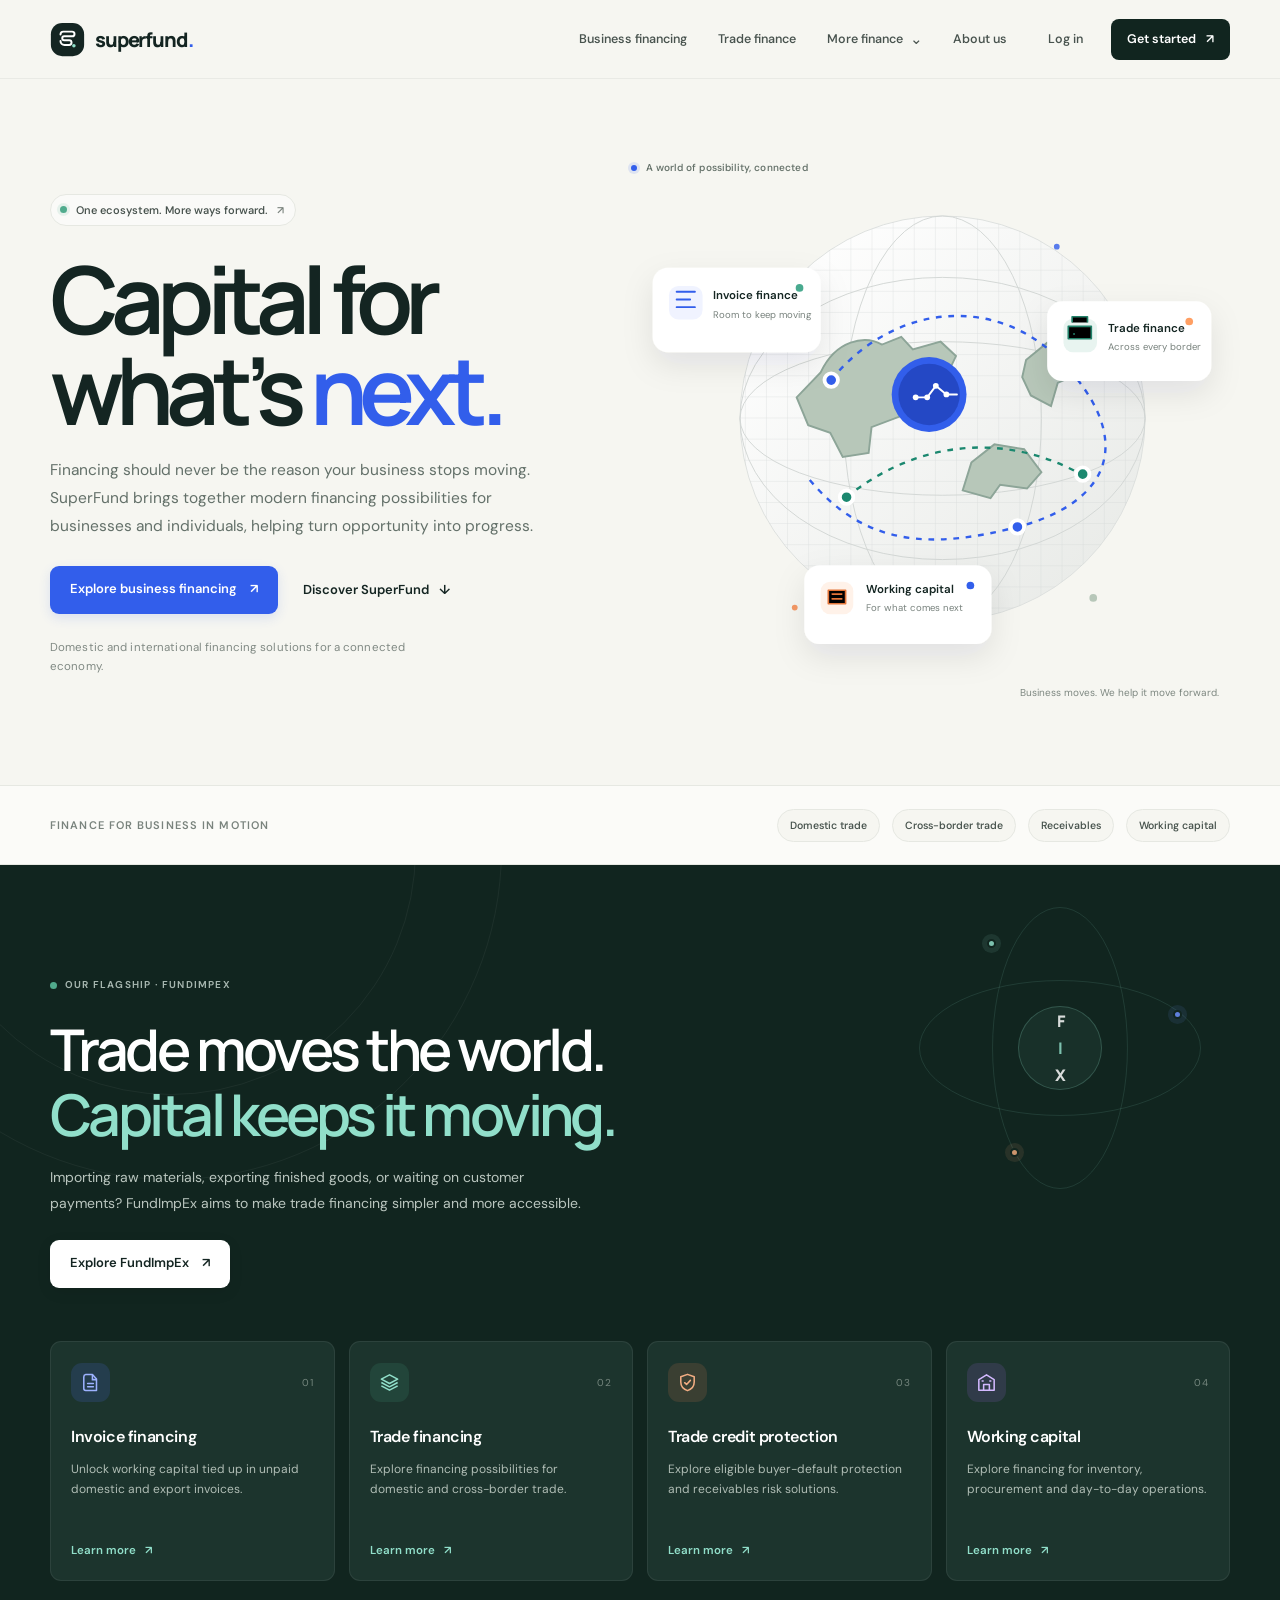
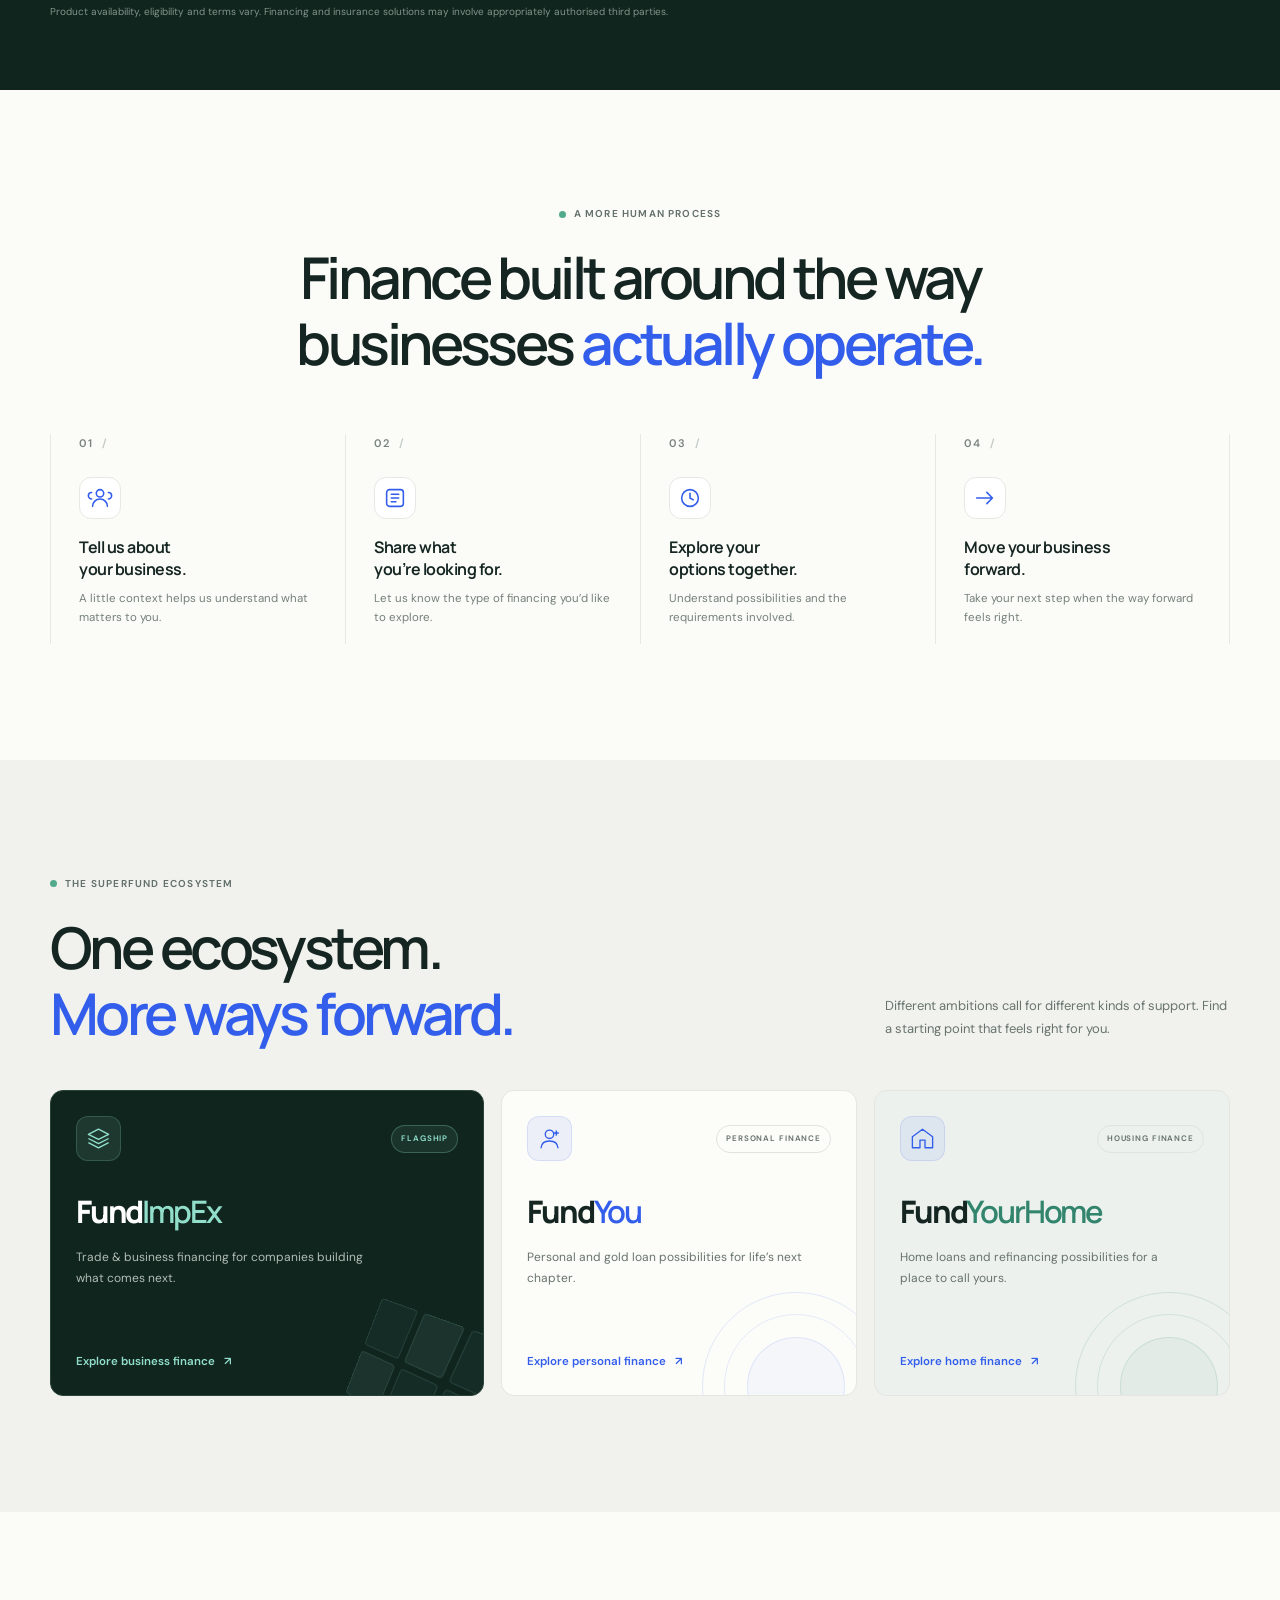
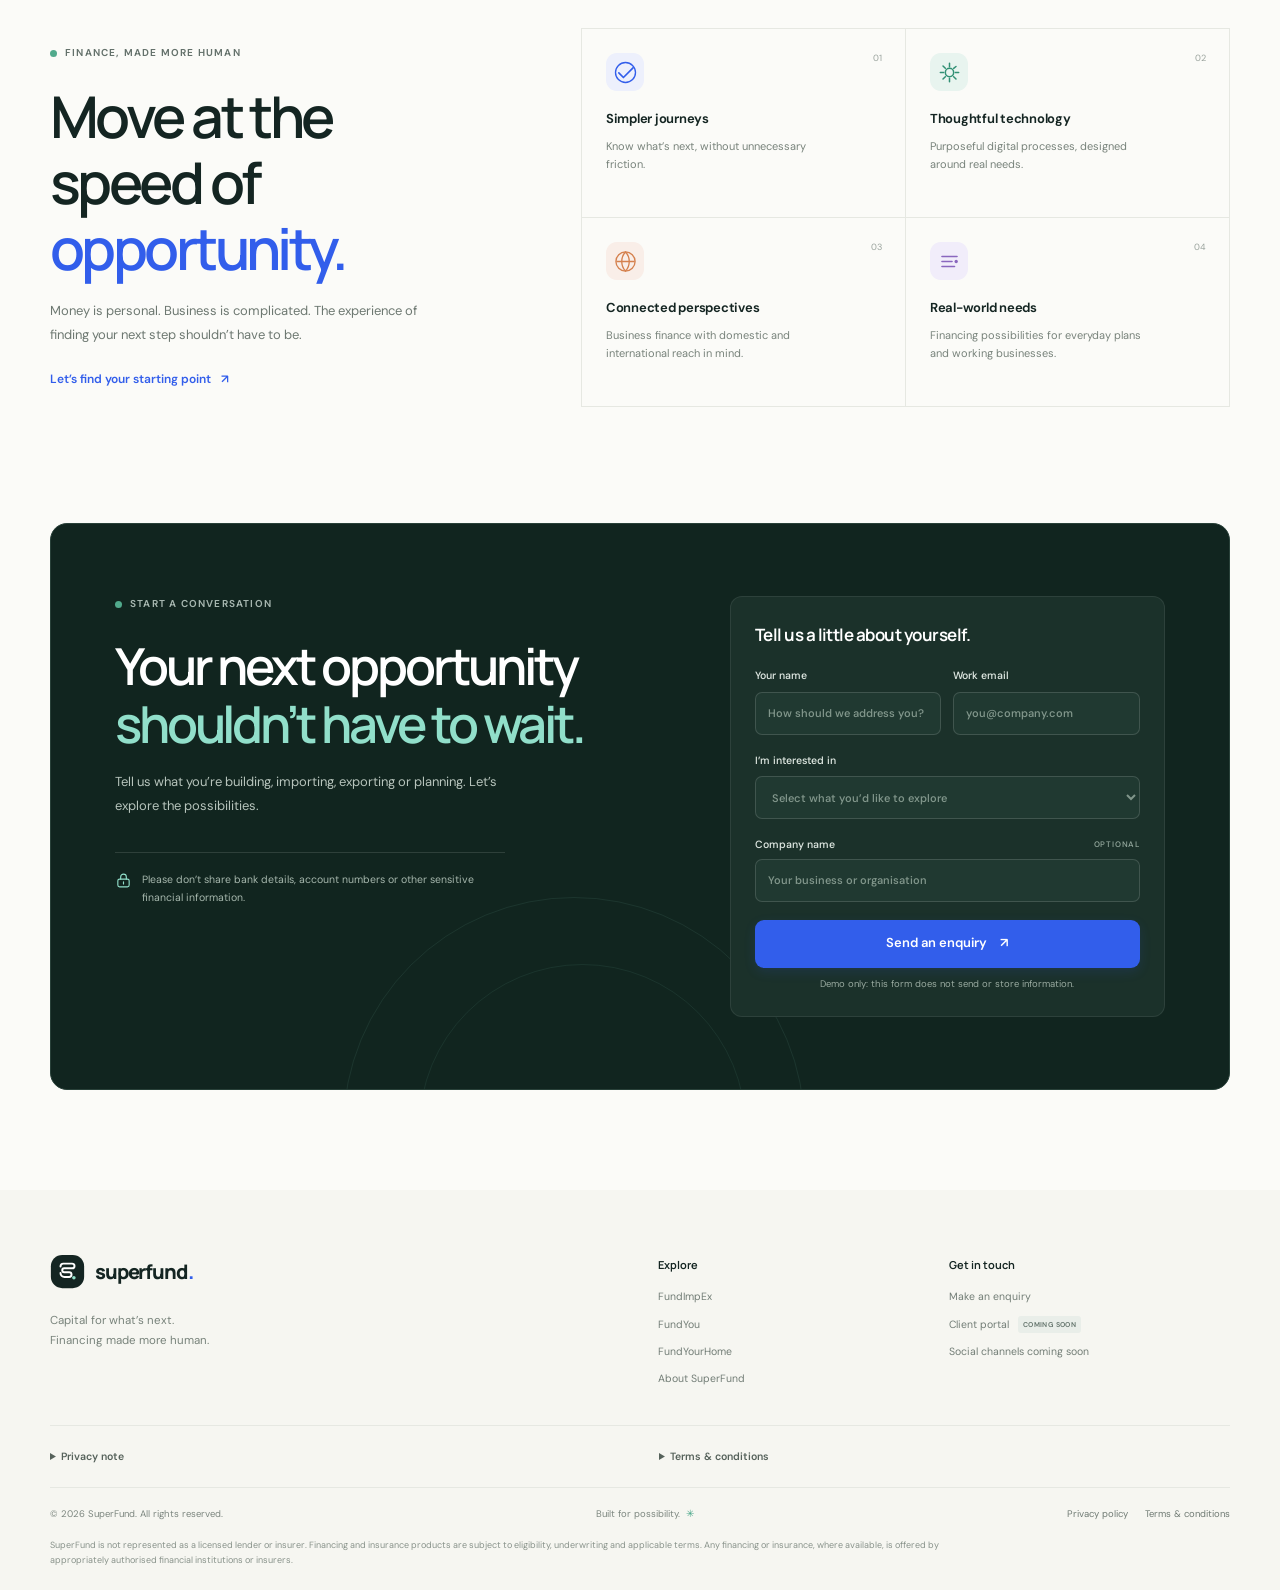
==== commit 7e21b55d: "Added" ====
--- a/index.html
+++ b/index.html
@@ -9,14 +9,14 @@
     >
     <meta name="theme-color" content="#f6f6f1">
     <title>SuperFund — Capital for What's Next.</title>
-    <link rel="icon" href="favicon.svg" type="image/svg+xml">
+    <link rel="icon" href="superfund-site/favicon.svg" type="image/svg+xml">
     <link rel="preconnect" href="https://fonts.googleapis.com">
     <link rel="preconnect" href="https://fonts.gstatic.com" crossorigin>
     <link
       href="https://fonts.googleapis.com/css2?family=DM+Sans:wght@400;450;500;550;600;650;700&family=Manrope:wght@400;500;600;650;700;750;800&display=swap"
       rel="stylesheet"
     >
-    <link rel="stylesheet" href="styles.css">
+    <link rel="stylesheet" href="superfund-site/styles.css">
     <script src="superfund-site/script.js" defer></script>
   </head>
   <body>
--- a/superfund-site/styles.css
+++ b/superfund-site/styles.css
@@ -0,0 +1,2273 @@
+:root {
+  color-scheme: light;
+  --paper: #f6f6f1;
+  --white: #fff;
+  --ink: #142522;
+  --ink-soft: #43504b;
+  --muted: #78817b;
+  --line: #e6e8e2;
+  --navy: #11251f;
+  --navy-light: #183229;
+  --blue: #325eeB;
+  --blue-dark: #244bc9;
+  --mint: #91dfca;
+  --font-body: "DM Sans", sans-serif;
+  --font-display: "Manrope", "DM Sans", sans-serif;
+  --page-width: 1200px;
+  --ease: cubic-bezier(.2, .75, .3, 1);
+}
+
+* {
+  box-sizing: border-box;
+}
+
+html {
+  scroll-behavior: smooth;
+  scroll-padding-top: 92px;
+}
+
+body {
+  margin: 0;
+  color: var(--ink);
+  background: var(--paper);
+  font-family: var(--font-body);
+  font-size: 15px;
+  line-height: 1.65;
+  -webkit-font-smoothing: antialiased;
+  -moz-osx-font-smoothing: grayscale;
+}
+
+body,
+button,
+input,
+select {
+  font-family: var(--font-body);
+}
+
+button,
+a,
+input,
+select {
+  -webkit-tap-highlight-color: transparent;
+}
+
+button,
+input,
+select {
+  font: inherit;
+}
+
+a {
+  color: inherit;
+  text-decoration: none;
+}
+
+button {
+  color: inherit;
+}
+
+svg {
+  display: block;
+}
+
+::selection {
+  color: var(--white);
+  background: var(--blue);
+}
+
+:focus-visible {
+  outline: 3px solid #6390ff;
+  outline-offset: 4px;
+}
+
+.skip-link {
+  position: fixed;
+  z-index: 20;
+  top: 12px;
+  left: 12px;
+  padding: 10px 14px;
+  transform: translateY(-160%);
+  color: var(--white);
+  border-radius: 8px;
+  background: var(--navy);
+}
+
+.skip-link:focus {
+  transform: translateY(0);
+}
+
+.section-shell {
+  width: min(var(--page-width), calc(100% - 100px));
+  margin-inline: auto;
+}
+
+.section-pad {
+  padding-block: 116px;
+}
+
+.site-header {
+  position: sticky;
+  z-index: 10;
+  top: 0;
+  border-bottom: 1px solid rgb(20 37 34 / 6%);
+  background: rgb(246 246 241 / 92%);
+  backdrop-filter: blur(18px);
+}
+
+.header-inner {
+  display: flex;
+  min-height: 78px;
+  align-items: center;
+  justify-content: space-between;
+  gap: 34px;
+  width: min(1320px, calc(100% - 100px));
+  margin-inline: auto;
+}
+
+.brand {
+  display: inline-flex;
+  flex: 0 0 auto;
+  align-items: center;
+  gap: 10px;
+  color: var(--ink);
+}
+
+.brand-mark {
+  width: 35px;
+  height: 35px;
+  color: var(--ink);
+}
+
+.brand-name {
+  font-family: var(--font-display);
+  font-size: 20px;
+  font-weight: 800;
+  letter-spacing: -1.15px;
+}
+
+.brand-period {
+  color: var(--blue);
+}
+
+.primary-navigation,
+.nav-actions {
+  display: flex;
+  align-items: center;
+}
+
+.primary-navigation {
+  gap: clamp(18px, 2.4vw, 37px);
+}
+
+.nav-dropdown {
+  position: relative;
+}
+
+.nav-summary {
+  display: flex;
+  align-items: center;
+  gap: 7px;
+  cursor: pointer;
+  list-style: none;
+}
+
+.nav-summary::-webkit-details-marker {
+  display: none;
+}
+
+.nav-chevron {
+  font-size: 15px;
+  line-height: 1;
+  transition: transform .2s ease;
+}
+
+.nav-dropdown[open] .nav-chevron {
+  transform: rotate(180deg);
+}
+
+.nav-dropdown-panel {
+  position: absolute;
+  z-index: 3;
+  top: calc(100% + 15px);
+  left: -20px;
+  display: grid;
+  width: 248px;
+  gap: 2px;
+  padding: 8px;
+  border: 1px solid #e6e8e2;
+  border-radius: 11px;
+  background: #fcfcf9;
+  box-shadow: 0 15px 34px rgb(19 37 30 / 11%);
+}
+
+.nav-dropdown-panel > a {
+  display: flex;
+  flex-direction: column;
+  gap: 2px;
+  padding: 10px 11px;
+  border-radius: 7px;
+  transition: background .2s ease, color .2s ease;
+}
+
+.nav-dropdown-panel > a:hover {
+  background: #f0f3ed;
+}
+
+.nav-dropdown-panel strong {
+  color: var(--ink);
+  font-size: 11px;
+  font-weight: 650;
+}
+
+.nav-dropdown-panel span {
+  color: #78837b;
+  font-size: 10px;
+}
+
+.nav-dropdown-panel > .dropdown-all {
+  flex-direction: row;
+  align-items: center;
+  gap: 7px;
+  margin-top: 4px;
+  padding-top: 12px;
+  border-top: 1px solid var(--line);
+  border-radius: 0 0 7px 7px;
+  color: var(--blue);
+  font-size: 10px;
+  font-weight: 600;
+}
+
+.nav-dropdown-panel > .dropdown-all span {
+  color: var(--blue);
+}
+
+.nav-link,
+.login-link {
+  padding-block: 10px;
+  color: #48534e;
+  font-size: 12.5px;
+  font-weight: 550;
+  transition: color .2s ease;
+}
+
+.nav-link:hover,
+.login-link:hover {
+  color: var(--blue);
+}
+
+.nav-actions {
+  gap: 22px;
+  margin-left: 4px;
+}
+
+.login-link {
+  border: 0;
+  background: none;
+  cursor: pointer;
+}
+
+.menu-toggle {
+  display: none;
+}
+
+.button {
+  display: inline-flex;
+  min-height: 48px;
+  align-items: center;
+  justify-content: center;
+  gap: 13px;
+  padding: 12px 19px;
+  border: 1px solid transparent;
+  border-radius: 9px;
+  font-size: 13px;
+  font-weight: 600;
+  line-height: 1.3;
+  transition: background .2s ease, box-shadow .2s ease, border-color .2s ease, transform .2s var(--ease);
+}
+
+.button:hover {
+  transform: translateY(-2px);
+}
+
+.button-small {
+  min-height: 41px;
+  gap: 10px;
+  padding: 10px 15px;
+  border-radius: 8px;
+  font-size: 12.5px;
+}
+
+.button-blue {
+  color: var(--white);
+  background: var(--blue);
+  box-shadow: 0 4px 12px rgb(50 94 235 / 14%);
+}
+
+.button-blue:hover {
+  background: var(--blue-dark);
+  box-shadow: 0 8px 20px rgb(50 94 235 / 22%);
+}
+
+.button-navy {
+  color: var(--white);
+  background: var(--navy);
+}
+
+.button-navy:hover {
+  background: #254238;
+}
+
+.button-light {
+  color: var(--ink);
+  background: var(--white);
+  box-shadow: 0 4px 15px rgb(0 0 0 / 8%);
+}
+
+.button-light:hover {
+  background: #eaf1ed;
+}
+
+.hero {
+  display: grid;
+  min-height: 650px;
+  grid-template-columns: minmax(0, .91fr) minmax(0, 1.09fr);
+  align-items: center;
+  gap: 18px;
+  padding-block: 64px 76px;
+}
+
+.hero-copy {
+  z-index: 1;
+  padding-block: 26px 8px;
+}
+
+.eyebrow-link {
+  display: inline-flex;
+  min-height: 32px;
+  align-items: center;
+  gap: 9px;
+  padding: 5px 11px 5px 9px;
+  border: 1px solid #e6e8e2;
+  border-radius: 20px;
+  background: rgb(255 255 255 / 54%);
+  color: #48534e;
+  font-size: 11px;
+  font-weight: 550;
+  transition: border-color .2s, color .2s;
+}
+
+.eyebrow-link:hover {
+  border-color: #b8c5f3;
+  color: var(--blue);
+}
+
+.status-dot,
+.caption-dot {
+  width: 7px;
+  height: 7px;
+  flex: 0 0 7px;
+  border-radius: 50%;
+  background: #50ab8d;
+  box-shadow: 0 0 0 3px #50ab8d20;
+}
+
+.eyebrow-arrow {
+  color: var(--muted);
+}
+
+h1,
+h2,
+h3,
+p {
+  margin-top: 0;
+}
+
+h1,
+h2,
+.ecosystem-card h3,
+.portal-dialog h2 {
+  font-family: var(--font-display);
+}
+
+.hero h1 {
+  margin: 27px 0 21px;
+  font-size: clamp(65px, 7.3vw, 98px);
+  font-weight: 650;
+  letter-spacing: -.083em;
+  line-height: .98;
+}
+
+.hero h1 > span {
+  color: var(--blue);
+}
+
+.hero-description {
+  max-width: 485px;
+  margin-bottom: 25px;
+  color: #637069;
+  font-size: 15.5px;
+  line-height: 1.8;
+}
+
+.hero-actions {
+  display: flex;
+  align-items: center;
+  gap: 25px;
+}
+
+.text-link {
+  display: inline-flex;
+  align-items: center;
+  gap: 10px;
+  color: var(--ink);
+  font-size: 13px;
+  font-weight: 600;
+  transition: color .2s ease, gap .2s var(--ease);
+}
+
+.text-link:hover {
+  gap: 14px;
+  color: var(--blue);
+}
+
+.hero-footnote {
+  max-width: 370px;
+  margin: 25px 0 0;
+  color: #818a84;
+  font-size: 11.5px;
+  letter-spacing: .01em;
+}
+
+.hero-visual {
+  position: relative;
+  min-width: 0;
+  margin-right: -29px;
+}
+
+.trade-illustration {
+  width: 100%;
+  overflow: visible;
+}
+
+.visual-caption {
+  position: absolute;
+  z-index: 2;
+  top: 17px;
+  left: 34px;
+  display: flex;
+  align-items: center;
+  gap: 9px;
+  color: #647169;
+  font-size: 10px;
+  font-weight: 550;
+  letter-spacing: .015em;
+}
+
+.caption-dot {
+  width: 6px;
+  height: 6px;
+  flex-basis: 6px;
+  background: var(--blue);
+  box-shadow: 0 0 0 3px #325eeb20;
+}
+
+.visual-note {
+  position: absolute;
+  right: 6%;
+  bottom: 8px;
+  color: #7d8780;
+  font-size: 10px;
+}
+
+.focus-strip {
+  border-block: 1px solid var(--line);
+  background: rgb(255 255 255 / 55%);
+}
+
+.focus-inner {
+  display: flex;
+  min-height: 78px;
+  align-items: center;
+  justify-content: space-between;
+  gap: 24px;
+  width: min(var(--page-width), calc(100% - 100px));
+  margin-inline: auto;
+}
+
+.focus-inner > p {
+  margin: 0;
+  color: #79837d;
+  font-size: 11px;
+  font-weight: 600;
+  letter-spacing: .1em;
+  text-transform: uppercase;
+}
+
+.focus-list {
+  display: flex;
+  flex-wrap: wrap;
+  justify-content: flex-end;
+  gap: 12px;
+}
+
+.focus-list span {
+  padding: 7px 12px;
+  border: 1px solid var(--line);
+  border-radius: 20px;
+  background: var(--paper);
+  color: #47534d;
+  font-size: 10.5px;
+  font-weight: 550;
+}
+
+.business-section {
+  position: relative;
+  overflow: hidden;
+  padding-block: 112px 69px;
+  background: var(--navy);
+  color: var(--white);
+}
+
+.business-section::before {
+  position: absolute;
+  top: -347px;
+  left: -160px;
+  width: 660px;
+  height: 660px;
+  border: 1px solid rgb(255 255 255 / 5%);
+  border-radius: 50%;
+  content: "";
+}
+
+.business-section::after {
+  position: absolute;
+  top: -260px;
+  left: -74px;
+  width: 488px;
+  height: 488px;
+  border: 1px solid rgb(255 255 255 / 5%);
+  border-radius: 50%;
+  content: "";
+}
+
+.business-section > .section-shell {
+  position: relative;
+  z-index: 1;
+}
+
+.business-intro {
+  position: relative;
+  min-height: 360px;
+  padding-right: min(36vw, 420px);
+}
+
+.section-label {
+  display: flex;
+  align-items: center;
+  gap: 8px;
+  color: #64716b;
+  font-size: 10px;
+  font-weight: 650;
+  letter-spacing: .12em;
+}
+
+.section-indicator {
+  width: 7px;
+  height: 7px;
+  flex: 0 0 7px;
+  border-radius: 50%;
+  background: #51aa8c;
+}
+
+.section-label-light {
+  color: #a6b6af;
+}
+
+.business-intro h2,
+.section-heading h2,
+.ecosystem-heading h2,
+.why-copy h2,
+.enquiry-copy h2 {
+  margin: 23px 0 17px;
+  font-size: clamp(37px, 4.5vw, 58px);
+  font-weight: 600;
+  letter-spacing: -.062em;
+  line-height: 1.14;
+}
+
+.business-intro h2 span {
+  color: var(--mint);
+}
+
+.business-intro > p {
+  max-width: 548px;
+  margin-bottom: 23px;
+  color: #bac6bf;
+  font-size: 14px;
+  line-height: 1.85;
+}
+
+.business-orbit {
+  position: absolute;
+  top: -84px;
+  right: 15px;
+  width: 310px;
+  height: 310px;
+  opacity: .84;
+}
+
+.orbit-ring {
+  position: absolute;
+  inset: 14px;
+  border: 1px solid rgb(145 223 202 / 21%);
+  border-radius: 50%;
+}
+
+.orbit-ring-one {
+  transform: scaleX(.48);
+}
+
+.orbit-ring-two {
+  transform: scaleY(.48);
+}
+
+.orbit-node {
+  position: absolute;
+  width: 9px;
+  height: 9px;
+  border: 2px solid var(--navy);
+  border-radius: 50%;
+  background: var(--mint);
+  box-shadow: 0 0 0 5px rgb(145 223 202 / 12%);
+}
+
+.orbit-node-one {
+  top: 46px;
+  left: 82px;
+}
+
+.orbit-node-two {
+  top: 117px;
+  right: 33px;
+  background: #6f91ff;
+  box-shadow: 0 0 0 5px rgb(111 145 255 / 12%);
+}
+
+.orbit-node-three {
+  bottom: 46px;
+  left: 105px;
+  background: #f0ab7c;
+  box-shadow: 0 0 0 5px rgb(240 171 124 / 12%);
+}
+
+.orbit-centre {
+  position: absolute;
+  inset: 113px;
+  display: grid;
+  place-items: center;
+  border: 1px solid rgb(145 223 202 / 27%);
+  border-radius: 50%;
+  background: #1a332b;
+  color: var(--white);
+  font-family: var(--font-display);
+  font-size: 16px;
+  font-weight: 800;
+  letter-spacing: -.07em;
+}
+
+.orbit-centre span {
+  color: var(--mint);
+}
+
+.product-grid {
+  display: grid;
+  grid-template-columns: repeat(4, minmax(0, 1fr));
+  gap: 14px;
+  margin-top: 4px;
+}
+
+.product-card {
+  display: flex;
+  min-height: 240px;
+  flex-direction: column;
+  padding: 21px 20px 19px;
+  border: 1px solid rgb(255 255 255 / 7%);
+  border-radius: 11px;
+  background: #1c342d;
+  transition: transform .24s var(--ease), background .2s ease, border-color .2s ease;
+}
+
+.product-card:hover {
+  transform: translateY(-5px);
+  border-color: rgb(145 223 202 / 25%);
+  background: #203a32;
+}
+
+.product-card-top {
+  display: flex;
+  align-items: center;
+  justify-content: space-between;
+  margin-bottom: 22px;
+}
+
+.product-icon {
+  display: grid;
+  width: 39px;
+  height: 39px;
+  place-items: center;
+  border-radius: 11px;
+}
+
+.product-icon svg {
+  width: 23px;
+  height: 23px;
+}
+
+.product-icon-blue {
+  color: #9db2ff;
+  background: rgb(69 100 213 / 19%);
+}
+
+.product-icon-green {
+  color: #91dfca;
+  background: rgb(59 145 113 / 19%);
+}
+
+.product-icon-orange {
+  color: #f2ad83;
+  background: rgb(196 112 72 / 18%);
+}
+
+.product-icon-lilac {
+  color: #d3b9ff;
+  background: rgb(131 91 191 / 19%);
+}
+
+.product-index {
+  color: #75867e;
+  font-size: 10px;
+  letter-spacing: .08em;
+}
+
+.product-card h3 {
+  margin-bottom: 8px;
+  font-size: 16px;
+  font-weight: 600;
+  letter-spacing: -.025em;
+}
+
+.product-card p {
+  margin-bottom: 18px;
+  color: #b0bdb5;
+  font-size: 12px;
+  line-height: 1.7;
+}
+
+.card-link {
+  display: inline-flex;
+  width: fit-content;
+  align-items: center;
+  gap: 9px;
+  margin-top: auto;
+  color: var(--mint);
+  font-size: 11.5px;
+  font-weight: 600;
+  transition: gap .2s var(--ease);
+}
+
+.card-link:hover {
+  gap: 13px;
+}
+
+.business-disclosure {
+  margin: 23px 0 0;
+  color: #83948a;
+  font-size: 10px;
+}
+
+.process-section {
+  background: #fbfbf8;
+}
+
+.section-heading.centered {
+  margin-bottom: 57px;
+  text-align: center;
+}
+
+.section-heading.centered .section-label {
+  justify-content: center;
+}
+
+.section-heading h2 {
+  margin-bottom: 0;
+}
+
+.section-heading h2 span,
+.ecosystem-heading h2 span,
+.why-copy h2 span {
+  color: var(--blue);
+}
+
+.process-grid {
+  display: grid;
+  grid-template-columns: repeat(4, minmax(0, 1fr));
+  gap: 0;
+  margin: 0;
+  padding: 0;
+  list-style: none;
+}
+
+.process-step {
+  position: relative;
+  min-height: 210px;
+  padding: 0 28px;
+  border-left: 1px solid var(--line);
+}
+
+.process-step:last-child {
+  border-right: 1px solid var(--line);
+}
+
+.step-index {
+  display: flex;
+  align-items: center;
+  gap: 9px;
+  margin-bottom: 25px;
+  color: #79837d;
+  font-size: 11px;
+  font-weight: 600;
+  letter-spacing: .1em;
+}
+
+.step-index span {
+  color: #c1c9c4;
+}
+
+.step-icon {
+  display: grid;
+  width: 42px;
+  height: 42px;
+  margin-bottom: 17px;
+  place-items: center;
+  border: 1px solid #e7e9e4;
+  border-radius: 12px;
+  background: #fff;
+  color: var(--blue);
+}
+
+.step-icon svg {
+  width: 26px;
+  height: 26px;
+}
+
+.process-step h3 {
+  margin-bottom: 8px;
+  font-family: var(--font-display);
+  font-size: 16px;
+  font-weight: 650;
+  letter-spacing: -.03em;
+  line-height: 1.4;
+}
+
+.process-step p {
+  margin-bottom: 0;
+  color: #76817a;
+  font-size: 11.5px;
+  line-height: 1.7;
+}
+
+.ecosystem-section {
+  background: #f1f2ed;
+}
+
+.ecosystem-heading {
+  display: flex;
+  align-items: flex-end;
+  justify-content: space-between;
+  gap: 44px;
+  margin-bottom: 44px;
+}
+
+.ecosystem-heading h2 {
+  margin-bottom: 0;
+}
+
+.ecosystem-heading > p {
+  max-width: 345px;
+  margin: 0 0 6px;
+  color: #68746d;
+  font-size: 13px;
+  line-height: 1.8;
+}
+
+.ecosystem-grid {
+  display: grid;
+  grid-template-columns: 1.22fr 1fr 1fr;
+  align-items: stretch;
+  gap: 17px;
+}
+
+.ecosystem-card {
+  position: relative;
+  display: flex;
+  min-height: 306px;
+  overflow: hidden;
+  flex-direction: column;
+  align-items: flex-start;
+  padding: 25px 25px 23px;
+  border: 1px solid transparent;
+  border-radius: 13px;
+  transition: transform .24s var(--ease), box-shadow .24s ease;
+}
+
+.ecosystem-card:hover {
+  transform: translateY(-4px);
+  box-shadow: 0 14px 28px rgb(19 37 30 / 9%);
+}
+
+.ecosystem-business {
+  border-color: #28443a;
+  background: var(--navy);
+  color: var(--white);
+}
+
+.ecosystem-personal {
+  border-color: #e4e6df;
+  background: #fcfcf9;
+}
+
+.ecosystem-home {
+  border-color: #e4e6df;
+  background: #ecf1ee;
+}
+
+.ecosystem-card-head {
+  position: relative;
+  z-index: 1;
+  display: flex;
+  width: 100%;
+  align-items: center;
+  justify-content: space-between;
+}
+
+.ecosystem-icon {
+  display: grid;
+  width: 45px;
+  height: 45px;
+  place-items: center;
+  border: 1px solid rgb(50 94 235 / 12%);
+  border-radius: 12px;
+  background: rgb(50 94 235 / 8%);
+  color: var(--blue);
+}
+
+.ecosystem-icon svg {
+  width: 27px;
+  height: 27px;
+}
+
+.ecosystem-business .ecosystem-icon {
+  border-color: rgb(145 223 202 / 20%);
+  background: rgb(145 223 202 / 10%);
+  color: var(--mint);
+}
+
+.flagship-pill,
+.ecosystem-pill {
+  padding: 6px 9px;
+  border: 1px solid #dfe4df;
+  border-radius: 30px;
+  color: #69746e;
+  font-size: 8px;
+  font-weight: 650;
+  letter-spacing: .11em;
+}
+
+.flagship-pill {
+  border-color: rgb(145 223 202 / 28%);
+  background: rgb(145 223 202 / 8%);
+  color: var(--mint);
+}
+
+.ecosystem-card h3 {
+  position: relative;
+  z-index: 1;
+  margin: 25px 0 9px;
+  font-size: 31px;
+  font-weight: 750;
+  letter-spacing: -.07em;
+}
+
+.ecosystem-card h3 span {
+  font-weight: 600;
+}
+
+.ecosystem-business h3 span {
+  color: var(--mint);
+}
+
+.ecosystem-personal h3 span {
+  color: var(--blue);
+}
+
+.ecosystem-home h3 span {
+  color: #32856c;
+}
+
+.ecosystem-card > p {
+  position: relative;
+  z-index: 1;
+  max-width: 290px;
+  margin-bottom: 24px;
+  color: #68736c;
+  font-size: 12px;
+  line-height: 1.75;
+}
+
+.ecosystem-business > p {
+  color: #b1bdb5;
+}
+
+.ecosystem-link {
+  position: relative;
+  z-index: 1;
+  display: inline-flex;
+  align-items: center;
+  gap: 9px;
+  margin-top: auto;
+  color: var(--blue);
+  font-size: 11.5px;
+  font-weight: 600;
+  transition: gap .2s var(--ease);
+}
+
+.ecosystem-link:hover {
+  gap: 13px;
+}
+
+.ecosystem-business .ecosystem-link {
+  color: var(--mint);
+}
+
+.decoration-business {
+  position: absolute;
+  right: -9px;
+  bottom: -34px;
+  display: grid;
+  width: 142px;
+  height: 112px;
+  grid-template-columns: repeat(3, 1fr);
+  gap: 7px;
+  transform: perspective(120px) rotateY(-11deg) rotate(24deg);
+  opacity: .55;
+}
+
+.decoration-business span {
+  border: 1px solid rgb(145 223 202 / 23%);
+  border-radius: 4px;
+  background: rgb(145 223 202 / 5%);
+}
+
+.decoration-business span:nth-child(2),
+.decoration-business span:nth-child(4) {
+  background: rgb(145 223 202 / 13%);
+}
+
+.decoration-personal,
+.decoration-home {
+  position: absolute;
+  right: -34px;
+  bottom: -85px;
+  width: 188px;
+  height: 188px;
+  border: 1px solid rgb(50 94 235 / 13%);
+  border-radius: 50%;
+}
+
+.decoration-personal::before,
+.decoration-personal::after,
+.decoration-home::before,
+.decoration-home::after {
+  position: absolute;
+  border: 1px solid rgb(50 94 235 / 11%);
+  border-radius: 50%;
+  content: "";
+}
+
+.decoration-personal::before,
+.decoration-home::before {
+  inset: 21px;
+}
+
+.decoration-personal::after,
+.decoration-home::after {
+  inset: 44px;
+  background: rgb(50 94 235 / 4%);
+}
+
+.decoration-home {
+  border-color: rgb(50 133 108 / 16%);
+}
+
+.decoration-home::before,
+.decoration-home::after {
+  border-color: rgb(50 133 108 / 14%);
+}
+
+.decoration-home::after {
+  background: rgb(50 133 108 / 5%);
+}
+
+.why-section {
+  background: #fbfbf8;
+}
+
+.why-layout {
+  display: grid;
+  grid-template-columns: .82fr 1.18fr;
+  align-items: center;
+  gap: 80px;
+}
+
+.why-copy h2 {
+  margin-bottom: 18px;
+}
+
+.why-copy > p {
+  max-width: 400px;
+  margin-bottom: 20px;
+  color: #6d7871;
+  font-size: 13px;
+  line-height: 1.8;
+}
+
+.why-copy > .text-link {
+  color: var(--blue);
+  font-size: 12px;
+}
+
+.benefit-grid {
+  display: grid;
+  grid-template-columns: repeat(2, minmax(0, 1fr));
+  border-top: 1px solid var(--line);
+  border-left: 1px solid var(--line);
+}
+
+.benefit-card {
+  position: relative;
+  min-height: 189px;
+  padding: 24px 24px 19px;
+  border-right: 1px solid var(--line);
+  border-bottom: 1px solid var(--line);
+  transition: background .2s ease;
+}
+
+.benefit-card:hover {
+  background: white;
+}
+
+.benefit-number {
+  position: absolute;
+  top: 22px;
+  right: 22px;
+  color: #9aa39d;
+  font-size: 9px;
+  letter-spacing: .08em;
+}
+
+.benefit-symbol {
+  display: grid;
+  width: 38px;
+  height: 38px;
+  margin-bottom: 17px;
+  place-items: center;
+  border-radius: 11px;
+  background: #edf0fc;
+  color: var(--blue);
+}
+
+.benefit-symbol svg {
+  width: 25px;
+  height: 25px;
+}
+
+.benefit-symbol-green {
+  background: #e8f4ef;
+  color: #319074;
+}
+
+.benefit-symbol-orange {
+  background: #f9eee8;
+  color: #d5814e;
+}
+
+.benefit-symbol-lilac {
+  background: #f1edfa;
+  color: #8a67be;
+}
+
+.benefit-card h3 {
+  margin-bottom: 7px;
+  font-size: 13px;
+  font-weight: 650;
+  letter-spacing: -.02em;
+}
+
+.benefit-card p {
+  max-width: 220px;
+  margin-bottom: 0;
+  color: #78837b;
+  font-size: 11px;
+  line-height: 1.65;
+}
+
+.enquiry-section {
+  padding-block: 0 100px;
+  background: #fbfbf8;
+}
+
+.enquiry-panel {
+  position: relative;
+  display: grid;
+  overflow: hidden;
+  grid-template-columns: 1fr .85fr;
+  gap: clamp(35px, 8vw, 103px);
+  padding: 72px 64px;
+  border: 1px solid #294139;
+  border-radius: 17px;
+  background: var(--navy);
+  color: var(--white);
+}
+
+.enquiry-panel::before {
+  position: absolute;
+  right: 36%;
+  bottom: -270px;
+  width: 460px;
+  height: 460px;
+  border: 1px solid rgb(145 223 202 / 9%);
+  border-radius: 50%;
+  content: "";
+  pointer-events: none;
+}
+
+.enquiry-panel::after {
+  position: absolute;
+  right: 41%;
+  bottom: -202px;
+  width: 325px;
+  height: 325px;
+  border: 1px solid rgb(145 223 202 / 8%);
+  border-radius: 50%;
+  content: "";
+  pointer-events: none;
+}
+
+.enquiry-copy {
+  position: relative;
+  z-index: 1;
+}
+
+.enquiry-copy h2 {
+  margin-block: 24px 17px;
+  font-size: clamp(36px, 4.1vw, 51px);
+}
+
+.enquiry-copy h2 span {
+  color: var(--mint);
+}
+
+.enquiry-copy > p {
+  max-width: 390px;
+  color: #b7c4bc;
+  font-size: 13px;
+  line-height: 1.85;
+}
+
+.enquiry-note {
+  display: flex;
+  max-width: 390px;
+  align-items: flex-start;
+  gap: 10px;
+  margin-top: 34px;
+  padding-top: 18px;
+  border-top: 1px solid rgb(255 255 255 / 12%);
+  color: #a6b7ad;
+  font-size: 10.5px;
+  line-height: 1.7;
+}
+
+.enquiry-note svg {
+  width: 17px;
+  height: 17px;
+  flex: 0 0 17px;
+  margin-top: 1px;
+  color: var(--mint);
+}
+
+.enquiry-form {
+  position: relative;
+  z-index: 1;
+  display: flex;
+  flex-direction: column;
+  gap: 17px;
+  padding: 24px;
+  border: 1px solid rgb(255 255 255 / 8%);
+  border-radius: 12px;
+  background: #1b312a;
+}
+
+.form-intro {
+  margin: 0 0 1px;
+  font-family: var(--font-display);
+  font-size: 17px;
+  font-weight: 650;
+  letter-spacing: -.03em;
+}
+
+.form-row {
+  display: grid;
+  grid-template-columns: repeat(2, minmax(0, 1fr));
+  gap: 12px;
+}
+
+.enquiry-form label {
+  display: flex;
+  flex-direction: column;
+  gap: 7px;
+  color: #dce5df;
+  font-size: 10.5px;
+  font-weight: 550;
+}
+
+.enquiry-form input,
+.enquiry-form select {
+  width: 100%;
+  min-height: 43px;
+  padding: 11px 12px;
+  border: 1px solid rgb(255 255 255 / 14%);
+  border-radius: 7px;
+  outline: none;
+  background: #203931;
+  color: var(--white);
+  font-size: 11px;
+  transition: border-color .2s ease, box-shadow .2s ease;
+}
+
+.enquiry-form input::placeholder,
+.enquiry-form select:invalid {
+  color: #81968b;
+  opacity: 1;
+}
+
+.enquiry-form select:valid {
+  color: var(--white);
+}
+
+.enquiry-form input:focus,
+.enquiry-form select:focus {
+  border-color: #88b9a7;
+  box-shadow: 0 0 0 3px rgb(145 223 202 / 12%);
+}
+
+.enquiry-form input:user-invalid,
+.enquiry-form input:invalid:not(:placeholder-shown) {
+  border-color: #f3a681;
+}
+
+.enquiry-form select option {
+  background: #203931;
+  color: var(--white);
+}
+
+.optional-label {
+  align-self: flex-start;
+  margin-top: -22px;
+  margin-left: auto;
+  color: #91a59a;
+  font-size: 8px;
+  letter-spacing: .1em;
+}
+
+.form-submit {
+  width: 100%;
+  margin-top: 1px;
+  cursor: pointer;
+}
+
+.form-submit:disabled {
+  cursor: wait;
+  opacity: .78;
+}
+
+.submit-spinner {
+  display: none;
+  width: 15px;
+  height: 15px;
+  border: 2px solid rgb(255 255 255 / 35%);
+  border-top-color: var(--white);
+  border-radius: 50%;
+  animation: spin .75s linear infinite;
+}
+
+.form-submit.is-loading .submit-spinner {
+  display: block;
+}
+
+.form-submit.is-loading .submit-arrow {
+  display: none;
+}
+
+.form-disclaimer {
+  margin: -8px 0 0;
+  color: #99aaa0;
+  font-size: 9.5px;
+  text-align: center;
+}
+
+.form-status {
+  margin: -5px 0 0;
+  color: #a5e5cd;
+  font-size: 11px;
+  line-height: 1.65;
+}
+
+.form-status:empty {
+  display: none;
+}
+
+.site-footer {
+  padding-block: 64px 22px;
+  background: var(--paper);
+}
+
+.footer-main {
+  display: grid;
+  grid-template-columns: 1.6fr .7fr .8fr;
+  gap: 45px;
+  padding-bottom: 37px;
+  border-bottom: 1px solid var(--line);
+}
+
+.footer-brand-column > p {
+  margin: 14px 0 0;
+  color: #78837b;
+  font-size: 11.5px;
+  line-height: 1.75;
+}
+
+.footer-links-group {
+  display: flex;
+  flex-direction: column;
+  align-items: flex-start;
+  gap: 10px;
+}
+
+.footer-links-group h2 {
+  margin: 2px 0 4px;
+  font-size: 11px;
+  font-weight: 650;
+}
+
+.footer-links-group > a,
+.footer-button,
+.social-placeholder {
+  padding: 0;
+  border: 0;
+  background: none;
+  color: #727d76;
+  font-size: 10.5px;
+  text-align: left;
+}
+
+.footer-links-group > a,
+.footer-button {
+  cursor: pointer;
+  transition: color .2s ease;
+}
+
+.footer-links-group > a:hover,
+.footer-button:hover {
+  color: var(--blue);
+}
+
+.coming-soon {
+  display: inline-block;
+  margin-left: 6px;
+  padding: 3px 5px;
+  border-radius: 3px;
+  background: #e9eee9;
+  color: #62726a;
+  font-size: 7px;
+  font-weight: 600;
+  letter-spacing: .06em;
+  vertical-align: 1px;
+}
+
+.footer-disclosures {
+  display: grid;
+  grid-template-columns: 1fr 1fr;
+  gap: 12px 38px;
+  padding-block: 22px;
+  border-bottom: 1px solid var(--line);
+}
+
+.footer-disclosures details {
+  color: #56625b;
+}
+
+.footer-disclosures summary {
+  width: fit-content;
+  cursor: pointer;
+  font-size: 10.5px;
+  font-weight: 600;
+}
+
+.footer-disclosures details p {
+  margin: 9px 0 0;
+  color: #79837c;
+  font-size: 10px;
+  line-height: 1.7;
+}
+
+.footer-bottom {
+  display: flex;
+  align-items: center;
+  justify-content: space-between;
+  gap: 20px;
+  padding-top: 19px;
+}
+
+.footer-bottom p {
+  margin: 0;
+  color: #7c867f;
+  font-size: 9.5px;
+}
+
+.footer-bottom > p:nth-child(2) span {
+  padding-left: 3px;
+  color: #46a587;
+}
+
+.footer-bottom nav {
+  display: flex;
+  gap: 17px;
+}
+
+.footer-bottom nav a {
+  color: #6f7a73;
+  font-size: 9.5px;
+}
+
+.footer-bottom nav a:hover {
+  color: var(--blue);
+}
+
+.footer-legal {
+  max-width: 905px;
+  margin: 15px 0 0;
+  color: #88928a;
+  font-size: 9px;
+  line-height: 1.7;
+}
+
+.portal-dialog {
+  width: min(430px, calc(100% - 32px));
+  padding: 38px;
+  border: 1px solid #e5e9e4;
+  border-radius: 16px;
+  background: var(--paper);
+  color: var(--ink);
+  box-shadow: 0 24px 80px rgb(0 0 0 / 18%);
+}
+
+.portal-dialog::backdrop {
+  background: rgb(13 27 22 / 55%);
+  backdrop-filter: blur(4px);
+}
+
+.portal-dialog > form {
+  position: absolute;
+  top: 13px;
+  right: 13px;
+}
+
+.dialog-close {
+  display: grid;
+  width: 34px;
+  height: 34px;
+  place-items: center;
+  border: 1px solid var(--line);
+  border-radius: 50%;
+  background: #fff;
+  cursor: pointer;
+  font-size: 21px;
+  line-height: 1;
+}
+
+.portal-dialog-icon {
+  display: grid;
+  width: 47px;
+  height: 47px;
+  margin-bottom: 19px;
+  place-items: center;
+  border-radius: 13px;
+  background: #e9f1ed;
+  color: #30836a;
+}
+
+.portal-dialog-icon svg {
+  width: 27px;
+  height: 27px;
+}
+
+.portal-dialog .section-label {
+  margin-bottom: 13px;
+  font-size: 9px;
+}
+
+.portal-dialog h2 {
+  margin-bottom: 10px;
+  font-size: 34px;
+  font-weight: 650;
+  letter-spacing: -.065em;
+  line-height: 1.12;
+}
+
+.portal-dialog > p:not(.section-label) {
+  margin-bottom: 23px;
+  color: #68746d;
+  font-size: 12px;
+  line-height: 1.75;
+}
+
+@keyframes spin {
+  to {
+    transform: rotate(360deg);
+  }
+}
+
+@media (min-width: 1450px) {
+  .hero h1 {
+    font-size: 99px;
+  }
+}
+
+@media (max-width: 1050px) {
+  .section-shell,
+  .header-inner,
+  .focus-inner {
+    width: calc(100% - 64px);
+  }
+
+  .header-inner {
+    gap: 22px;
+  }
+
+  .primary-navigation {
+    gap: 20px;
+  }
+
+  .nav-link {
+    font-size: 11.5px;
+  }
+
+  .nav-actions {
+    gap: 15px;
+  }
+
+  .hero {
+    min-height: 575px;
+    grid-template-columns: .96fr 1.04fr;
+    gap: 0;
+  }
+
+  .hero h1 {
+    font-size: clamp(63px, 8vw, 84px);
+  }
+
+  .hero-description {
+    font-size: 14px;
+  }
+
+  .business-orbit {
+    right: -12px;
+    width: 265px;
+    height: 265px;
+  }
+
+  .orbit-centre {
+    inset: 96px;
+  }
+
+  .product-card {
+    min-height: 255px;
+    padding-inline: 16px;
+  }
+
+  .product-card h3 {
+    font-size: 14.5px;
+  }
+
+  .process-step {
+    padding-inline: 20px;
+  }
+
+  .why-layout {
+    gap: 46px;
+  }
+
+  .enquiry-panel {
+    gap: 35px;
+    padding: 58px 42px;
+  }
+}
+
+@media (max-width: 760px) {
+  html {
+    scroll-padding-top: 74px;
+  }
+
+  .section-shell,
+  .header-inner,
+  .focus-inner {
+    width: calc(100% - 40px);
+  }
+
+  .section-pad {
+    padding-block: 82px;
+  }
+
+  .header-inner {
+    position: relative;
+    min-height: 68px;
+    gap: 12px;
+  }
+
+  .brand-mark {
+    width: 32px;
+    height: 32px;
+  }
+
+  .brand-name {
+    font-size: 19px;
+  }
+
+  .menu-toggle {
+    display: flex;
+    width: 43px;
+    height: 43px;
+    flex-direction: column;
+    align-items: center;
+    justify-content: center;
+    gap: 6px;
+    margin-left: auto;
+    border: 1px solid #e4e7e0;
+    border-radius: 9px;
+    background: rgb(255 255 255 / 65%);
+    cursor: pointer;
+  }
+
+  .menu-toggle span {
+    width: 17px;
+    height: 1.5px;
+    border-radius: 2px;
+    background: var(--ink);
+    transition: transform .2s ease;
+  }
+
+  .menu-toggle[aria-expanded="true"] span:first-child {
+    transform: translateY(3.75px) rotate(45deg);
+  }
+
+  .menu-toggle[aria-expanded="true"] span:last-child {
+    transform: translateY(-3.75px) rotate(-45deg);
+  }
+
+  .primary-navigation {
+    position: absolute;
+    top: calc(100% + 1px);
+    right: -2px;
+    left: -2px;
+    display: none;
+    flex-direction: column;
+    align-items: stretch;
+    gap: 0;
+    padding: 10px 17px 16px;
+    border: 1px solid #e5e7e1;
+    border-top: 0;
+    border-radius: 0 0 13px 13px;
+    background: #fafaf6;
+    box-shadow: 0 15px 28px rgb(19 37 30 / 8%);
+  }
+
+  .primary-navigation.is-open {
+    display: flex;
+  }
+
+  .nav-link,
+  .login-link {
+    display: flex;
+    min-height: 46px;
+    align-items: center;
+    padding: 11px 3px;
+    border-bottom: 1px solid #eceee8;
+    color: #414e47;
+    font-size: 13px;
+    text-align: left;
+  }
+
+  .nav-dropdown {
+    border-bottom: 1px solid #eceee8;
+  }
+
+  .nav-summary {
+    border-bottom: 0;
+  }
+
+  .nav-dropdown-panel {
+    position: static;
+    width: auto;
+    gap: 0;
+    margin-bottom: 8px;
+    padding: 5px;
+    border: 0;
+    border-radius: 8px;
+    background: #f0f2ec;
+    box-shadow: none;
+  }
+
+  .nav-dropdown-panel > .dropdown-all {
+    border-color: #e0e5df;
+  }
+
+  .nav-actions {
+    justify-content: space-between;
+    gap: 15px;
+    margin: 12px 0 0;
+  }
+
+  .login-link {
+    padding-inline: 3px;
+    border: 0;
+  }
+
+  .nav-actions > .button {
+    min-height: 39px;
+  }
+
+  .hero {
+    min-height: 0;
+    grid-template-columns: minmax(0, 1fr);
+    gap: 0;
+    padding-block: 65px 42px;
+  }
+
+  .hero-copy {
+    padding-block: 0;
+  }
+
+  .hero h1 {
+    margin-block: 22px 15px;
+    font-size: clamp(66px, 14vw, 94px);
+    letter-spacing: -.085em;
+  }
+
+  .hero-description {
+    max-width: 530px;
+    margin-bottom: 20px;
+    font-size: 14px;
+    line-height: 1.75;
+  }
+
+  .hero-actions {
+    flex-wrap: wrap;
+    gap: 18px;
+  }
+
+  .hero-footnote {
+    margin-top: 18px;
+    font-size: 10.5px;
+  }
+
+  .hero-visual {
+    width: min(100%, 550px);
+    margin: 16px auto 0;
+  }
+
+  .visual-caption {
+    top: 5px;
+    left: 20px;
+    font-size: 9px;
+  }
+
+  .visual-note {
+    right: 4%;
+    bottom: -2px;
+    font-size: 9px;
+  }
+
+  .focus-inner {
+    min-height: 0;
+    flex-direction: column;
+    align-items: flex-start;
+    gap: 11px;
+    padding-block: 17px;
+  }
+
+  .focus-inner > p {
+    font-size: 9px;
+  }
+
+  .focus-list {
+    justify-content: flex-start;
+    gap: 7px;
+  }
+
+  .focus-list span {
+    padding: 6px 9px;
+    font-size: 9px;
+  }
+
+  .business-section {
+    padding-block: 77px 41px;
+  }
+
+  .business-intro {
+    min-height: 0;
+    padding-right: 0;
+  }
+
+  .business-intro h2,
+  .section-heading h2,
+  .ecosystem-heading h2,
+  .why-copy h2,
+  .enquiry-copy h2 {
+    font-size: clamp(36px, 8.5vw, 49px);
+  }
+
+  .business-intro > p {
+    max-width: 515px;
+    font-size: 13px;
+  }
+
+  .business-orbit {
+    position: relative;
+    top: auto;
+    right: auto;
+    width: 220px;
+    height: 220px;
+    margin: 15px 0 13px auto;
+  }
+
+  .orbit-ring {
+    inset: 8px;
+  }
+
+  .orbit-centre {
+    inset: 81px;
+  }
+
+  .orbit-node-one {
+    top: 33px;
+    left: 56px;
+  }
+
+  .orbit-node-two {
+    top: 83px;
+    right: 21px;
+  }
+
+  .orbit-node-three {
+    bottom: 30px;
+    left: 71px;
+  }
+
+  .product-grid {
+    grid-template-columns: repeat(2, minmax(0, 1fr));
+    gap: 10px;
+    margin-top: 8px;
+  }
+
+  .product-card {
+    min-height: 231px;
+    padding: 17px 15px 16px;
+  }
+
+  .product-card-top {
+    margin-bottom: 17px;
+  }
+
+  .product-card h3 {
+    font-size: 14px;
+  }
+
+  .product-card p {
+    font-size: 11px;
+  }
+
+  .card-link {
+    font-size: 10.5px;
+  }
+
+  .business-disclosure {
+    font-size: 9px;
+    line-height: 1.65;
+  }
+
+  .section-heading.centered {
+    margin-bottom: 37px;
+    text-align: left;
+  }
+
+  .section-heading.centered .section-label {
+    justify-content: flex-start;
+  }
+
+  .process-grid {
+    grid-template-columns: 1fr;
+    gap: 0;
+  }
+
+  .process-step {
+    min-height: auto;
+    padding: 4px 0 23px 52px;
+    border: 0;
+    border-left: 1px solid #dfe3dd;
+  }
+
+  .process-step:last-child {
+    border-right: 0;
+    border-left-color: transparent;
+  }
+
+  .process-step::before {
+    position: absolute;
+    top: 4px;
+    left: -5px;
+    width: 9px;
+    height: 9px;
+    border-radius: 50%;
+    background: #91a99e;
+    content: "";
+    box-shadow: 0 0 0 4px #f4f6f2;
+  }
+
+  .step-index {
+    margin-bottom: 13px;
+  }
+
+  .step-icon {
+    position: absolute;
+    top: 32px;
+    left: 14px;
+    width: 29px;
+    height: 29px;
+    margin: 0;
+    border: 0;
+    border-radius: 8px;
+    background: #edf0fc;
+  }
+
+  .step-icon svg {
+    width: 22px;
+    height: 22px;
+  }
+
+  .process-step h3 br {
+    display: none;
+  }
+
+  .process-step h3 {
+    margin-bottom: 4px;
+    font-size: 15px;
+  }
+
+  .process-step p {
+    max-width: 280px;
+  }
+
+  .ecosystem-heading {
+    flex-direction: column;
+    align-items: flex-start;
+    gap: 15px;
+    margin-bottom: 29px;
+  }
+
+  .ecosystem-heading > p {
+    max-width: 440px;
+    font-size: 12px;
+  }
+
+  .ecosystem-grid {
+    grid-template-columns: 1fr;
+    gap: 12px;
+  }
+
+  .ecosystem-card {
+    min-height: 275px;
+    padding: 21px;
+  }
+
+  .ecosystem-card h3 {
+    margin-top: 20px;
+    font-size: 28px;
+  }
+
+  .decoration-business {
+    right: 3px;
+    bottom: -31px;
+    width: 122px;
+    height: 99px;
+  }
+
+  .why-layout {
+    grid-template-columns: 1fr;
+    gap: 33px;
+  }
+
+  .why-copy > p {
+    font-size: 12px;
+  }
+
+  .benefit-card {
+    min-height: 176px;
+    padding: 20px 15px 17px;
+  }
+
+  .benefit-number {
+    top: 17px;
+    right: 14px;
+  }
+
+  .benefit-card h3 {
+    max-width: 180px;
+    font-size: 12px;
+  }
+
+  .benefit-card p {
+    font-size: 10px;
+  }
+
+  .enquiry-section {
+    padding-block: 0 67px;
+  }
+
+  .enquiry-panel {
+    grid-template-columns: 1fr;
+    gap: 28px;
+    padding: 35px 20px 20px;
+  }
+
+  .enquiry-copy h2 {
+    font-size: clamp(34px, 8vw, 44px);
+  }
+
+  .enquiry-copy > p {
+    font-size: 12px;
+  }
+
+  .enquiry-note {
+    margin-top: 21px;
+  }
+
+  .enquiry-form {
+    gap: 14px;
+    padding: 19px 15px;
+  }
+
+  .form-intro {
+    font-size: 15px;
+  }
+
+  .form-row {
+    grid-template-columns: 1fr;
+    gap: 14px;
+  }
+
+  .site-footer {
+    padding-block: 47px 18px;
+  }
+
+  .footer-main {
+    grid-template-columns: 1fr 1fr;
+    gap: 28px 17px;
+    padding-bottom: 28px;
+  }
+
+  .footer-brand-column {
+    grid-column: 1 / -1;
+  }
+
+  .footer-disclosures {
+    grid-template-columns: 1fr;
+    gap: 14px;
+  }
+
+  .footer-bottom {
+    flex-wrap: wrap;
+    justify-content: flex-start;
+    gap: 12px 20px;
+  }
+
+  .footer-bottom > p:nth-child(2) {
+    display: none;
+  }
+
+  .footer-bottom nav {
+    width: 100%;
+    flex-wrap: wrap;
+    gap: 15px;
+  }
+
+  .footer-legal {
+    font-size: 8.5px;
+  }
+}
+
+@media (max-width: 390px) {
+  .section-shell,
+  .header-inner,
+  .focus-inner {
+    width: calc(100% - 32px);
+  }
+
+  .hero h1 {
+    font-size: 63px;
+  }
+
+  .button {
+    padding-inline: 14px;
+    font-size: 12px;
+  }
+
+  .hero-actions {
+    gap: 14px;
+  }
+
+  .hero-actions > .text-link {
+    font-size: 11px;
+  }
+}
+
+@media (prefers-reduced-motion: reduce) {
+  *,
+  *::before,
+  *::after {
+    scroll-behavior: auto !important;
+    animation-duration: .01ms !important;
+    animation-iteration-count: 1 !important;
+    transition-duration: .01ms !important;
+  }
+}
+
+.js .reveal {
+  opacity: 0;
+  transform: translateY(16px);
+  transition: opacity .55s var(--ease), transform .65s var(--ease);
+}
+
+.js .reveal.is-visible {
+  opacity: 1;
+  transform: none;
+}
